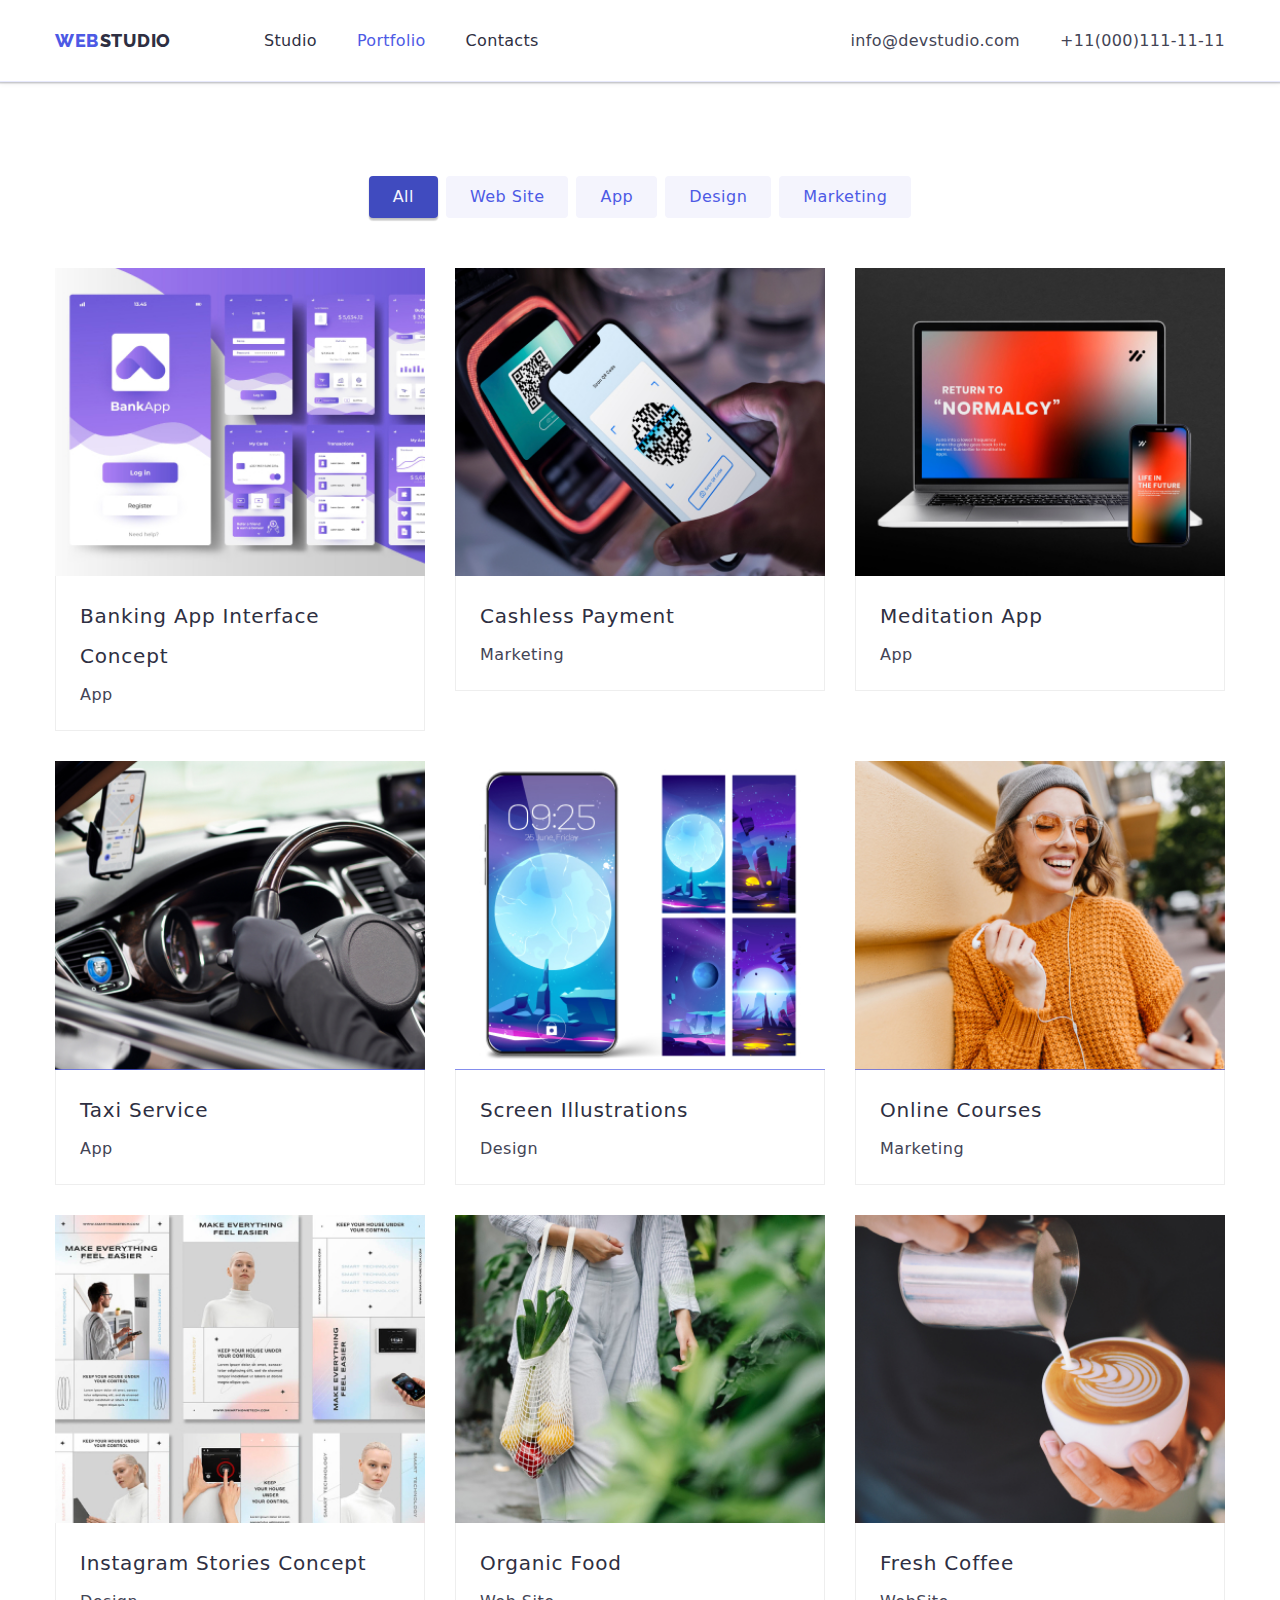
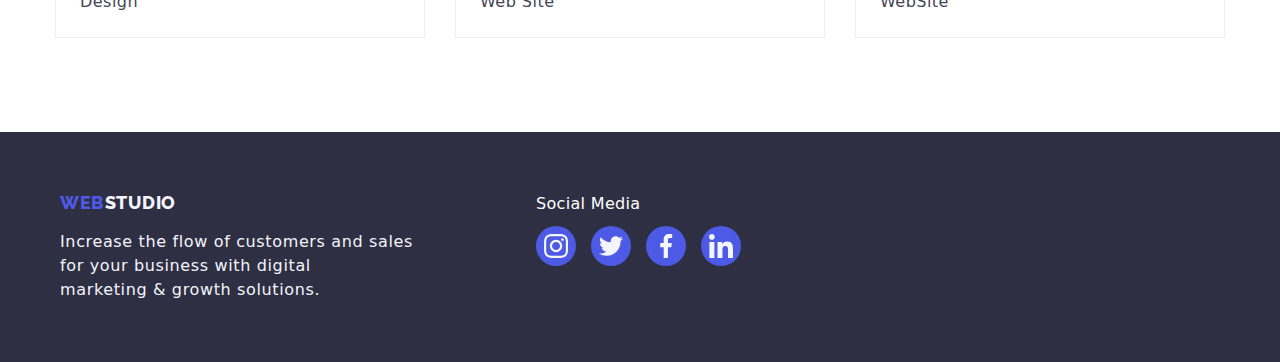
==== portfolio.html @ ce2de3cc "c" ====
<!DOCTYPE html>
<html lang="en">
  <head>
    <meta charset="UTF-8" />
    <meta name="viewport" content="width=device-width, initial-scale=1.0" />
    <title>Portfolio</title>
    <link rel="stylesheet" href="./css/styles.css" />
    <link rel="preconnect" href="https://fonts.googleapis.com " />
    <link rel="preconnect" href="https://fonts.gstatic.com " crossorigin />
    <link
      href="https://fonts.googleapis.com/css2?family=Raleway:wght@800&family=Roboto:wght@400;500;700;900&display=swap"
      rel="stylesheet"
    />

    <!-- CSS Normalizer -->
    <link
      rel="stylesheet"
      href="https://cdnjs.cloudflare.com/ajax/libs/modern-normalize/2.0.0/modern-normalize.min.css "
    />
  </head>

  <body>
    <!-- Header -->

    <header class="page-header">
      <div class="container menu">
        <nav class="navigation">
          <a href="./index.html" class="logo-link">
            <span class="logo">WEB</span>
            <span class="studio">STUDIO</span>
          </a>

          <ul class="nav-menu list">
            <li class="item">
              <a href="./index.html" class="page link">Studio</a>
            </li>

            <li class="item">
              <a href="./portfolio.html" class="page current link">Portfolio</a>
            </li>

            <li class="item">
              <a href="#" class="page link">Contacts</a>
            </li>
          </ul>
        </nav>

        <ul class="contacts-menu list">
          <li class="item">
            <a href="mailto:info@devstudio.com" class="contact link"
              >info@devstudio.com</a
            >
          </li>
          <li class="item">
            <a href="tel:+110001111111" class="contact link"
              >+11(000)111-11-11</a
            >
          </li>
        </ul>
      </div>
    </header>

    <!-- Main Section -->
    <main>
      <section class="section">
        <div class="container">
          <ul class="filters list">
            <li class="space">
              <button type="button" class="button filter current">All</button>
            </li>
            <li class="space">
              <button type="button" class="button filter">Web Site</button>
            </li>
            <li class="space">
              <button type="button" class="button filter">App</button>
            </li>
            <li class="space">
              <button type="button" class="button filter">Design</button>
            </li>
            <li class="space">
              <button type="button" class="button filter">Marketing</button>
            </li>
          </ul>

          <!-- Projects-->

          <ul class="projects list">
            <li class="project-card">
              <a href="#" class="project link">
                <div class="project-overlay">
                  <img
                    src="./images/bank-app.jpg"
                    alt="Banking App Interface"
                    width="370"
                    height="300"
                    class="image"
                  />
                  <p class="overlay-text">
                    14 Stylish and User-Friendly App Design Concepts · Task
                    Manager App · Calorie Tracker App · Exotic Fruit Ecommerce
                    App · Cloud Storage App
                  </p>
                </div>
                <div class="substrate">
                  <h2 class="name">Banking App Interface Concept</h2>
                  <p class="type">App</p>
                </div>
              </a>
            </li>

            <li class="project-card">
              <a href="#" class="project link">
                <div class="project-overlay">
                  <img
                    src="./images/cashless.jpg"
                    alt="Banking App Interface"
                    width="370"
                    height="300"
                    class="image"
                  />

                  <p class="overlay-text">
                    14 Stylish and User-Friendly App Design Concepts · Task
                    Manager App · Calorie Tracker App · Exotic Fruit Ecommerce
                    App · Cloud Storage App
                  </p>
                </div>
                <div class="substrate">
                  <h2 class="name">Cashless Payment</h2>
                  <p class="type">Marketing</p>
                </div>
              </a>
            </li>

            <li class="project-card">
              <a href="#" class="project link">
                <div class="project-overlay">
                  <img
                    src="./images/meditation.jpg"
                    alt="Banking App Interface"
                    width="370"
                    height="300"
                    class="image"
                  />
                  <p class="overlay-text">
                    14 Stylish and User-Friendly App Design Concepts · Task
                    Manager App · Calorie Tracker App · Exotic Fruit Ecommerce
                    App · Cloud Storage App
                  </p>
                </div>
                <div class="substrate">
                  <h2 class="name">Meditation App</h2>
                  <p class="type">App</p>
                </div>
              </a>
            </li>
            <li class="project-card">
              <a href="#" class="project link">
                <div class="project-overlay">
                  <img
                    src="./images/taxi.jpg"
                    alt="Taxi Service "
                    width="370"
                    height="300"
                    class="image"
                  />
                  <p class="overlay-text">
                    14 Stylish and User-Friendly App Design Concepts · Task
                    Manager App · Calorie Tracker App · Exotic Fruit Ecommerce
                    App · Cloud Storage App
                  </p>
                </div>
                <div class="substrate">
                  <h2 class="name">Taxi Service</h2>
                  <p class="type">App</p>
                </div>
              </a>
            </li>
            <li class="project-card">
              <a href="#" class="project link">
                <div class="project-overlay">
                  <img
                    src="./images/screen.jpg"
                    alt="Screen Illustrations"
                    width="370"
                    height="300"
                    class="image"
                  />
                  <p class="overlay-text">
                    14 Stylish and User-Friendly App Design Concepts · Task
                    Manager App · Calorie Tracker App · Exotic Fruit Ecommerce
                    App · Cloud Storage App
                  </p>
                </div>
                <div class="substrate">
                  <h2 class="name">Screen Illustrations</h2>
                  <p class="type">Design</p>
                </div>
              </a>
            </li>
            <li class="project-card">
              <a href="#" class="project link">
                <div class="project-overlay">
                  <img
                    src="./images/online-course.jpg"
                    alt="Online Courses"
                    width="370"
                    height="300"
                    class="image"
                  />
                  <p class="overlay-text">
                    14 Stylish and User-Friendly App Design Concepts · Task
                    Manager App · Calorie Tracker App · Exotic Fruit Ecommerce
                    App · Cloud Storage App
                  </p>
                </div>
                <div class="substrate">
                  <h2 class="name">Online Courses</h2>
                  <p class="type">Marketing</p>
                </div>
              </a>
            </li>
            <li class="project-card">
              <a href="#" class="project link">
                <div class="project-overlay">
                  <img
                    src="./images/instagram.jpg"
                    alt="instagram-stories "
                    width="370"
                    height="300"
                    class="image"
                  />
                  <p class="overlay-text">
                    14 Stylish and User-Friendly App Design Concepts · Task
                    Manager App · Calorie Tracker App · Exotic Fruit Ecommerce
                    App · Cloud Storage App
                  </p>
                </div>
                <div class="substrate">
                  <h2 class="name">Instagram Stories Concept</h2>
                  <p class="type">Design</p>
                </div>
              </a>
            </li>
            <li class="project-card">
              <a href="#" class="project link">
                <div class="project-overlay">
                  <img
                    src="./images/organic.jpg"
                    alt="organic"
                    width="370"
                    height="300"
                    class="image"
                  />
                  <p class="overlay-text">
                    14 Stylish and User-Friendly App Design Concepts · Task
                    Manager App · Calorie Tracker App · Exotic Fruit Ecommerce
                    App · Cloud Storage App
                  </p>
                </div>
                <div class="substrate">
                  <h2 class="name">Organic Food</h2>
                  <p class="type">Web Site</p>
                </div>
              </a>
            </li>
            <li class="project-card">
              <a href="#" class="project link">
                <div class="project-overlay">
                  <img
                    src="./images/coffee.jpg"
                    alt="coffee"
                    width="370"
                    height="300"
                    class="image"
                  />
                  <p class="overlay-text">
                    14 Stylish and User-Friendly App Design Concepts · Task
                    Manager App · Calorie Tracker App · Exotic Fruit Ecommerce
                    App · Cloud Storage App
                  </p>
                </div>
                <div class="substrate">
                  <h2 class="name">Fresh Coffee</h2>
                  <p class="type">WebSite</p>
                </div>
              </a>
            </li>
          </ul>
        </div>
      </section>
    </main>

    <!-- Footer -->

    <footer class="page-footer">
      <div class="container">
        <!-- Footer -->
        <div class="footer">
          <!-- Footer Address -->
          <div class="footer-address">
            <a href="./index.html" class="logo-link">
              <span class="logo">WEB</span>
              <span class="studio-footer">STUDIO</span>
            </a>
            <p class="footer-description">
              Increase the flow of customers and sales <br />
              for your business with digital <br />
              marketing & growth solutions.
            </p>
          </div>

          <!-- Footer Block -->
          <div class="footer-block">
            <b class="footer-heading">Social Media</b>
            <ul class="social-footer list">
              <li class="icon-item">
                <a
                  class="link"
                  href="https://www.instagram.com/"
                  target="_blank"
                  rel="noopener noreferrer"
                  aria-label="link to instagram"
                >
                  <svg class="social-icon" width="24px" height="24px">
                    <use href="./images/icons.svg#instagram"></use>
                  </svg>
                </a>
              </li>
              <li class="icon-item">
                <a
                  class="link"
                  href="https://www.twitter.com/"
                  target="_blank"
                  rel="noopener noreferrer"
                  aria-label="link to twitter"
                >
                  <svg class="social-icon" width="24px" height="24px">
                    <use href="./images/icons.svg#twitter"></use>
                  </svg>
                </a>
              </li>
              <li class="icon-item">
                <a
                  class="link"
                  href="https://www.facebook.com/"
                  target="_blank"
                  rel="noopener noreferrer"
                  aria-label="link to facebook"
                >
                  <svg class="social-icon" width="24px" height="24px">
                    <use href="./images/icons.svg#facebook"></use>
                  </svg>
                </a>
              </li>

              <li class="icon-item">
                <a
                  class="link"
                  href="https://www.linkedin.com/"
                  target="_blank"
                  rel="noopener noreferrer"
                  aria-label="link to linkedin"
                >
                  <svg class="social-icon" width="24px" height="24px">
                    <use href="./images/icons.svg#linkedin"></use>
                  </svg>
                </a>
              </li>
            </ul>
          </div>
        </div>
      </div>
    </footer>
  </body>
</html>
---- css/styles.css ----
:root {
  --iris: #4d5ae5;
  --navyblue: #2e2f42;
  --cloud: #f4f4fd;
  --cornflower: #e7e9fc;
  --ocean: #404bbf;
  --slate: #434455;
  --dairy, #FCFCFC
}

body {
  font-family: "Roboto", sans-serif;
  font-size: 16px;
  letter-spacing: 0.03em;
  color: var(--slate);
}

h1,
h2,
h3,
h4,
h5,
h6,
p {
  margin: 0;
}

html {
  box-sizing: border-box;
}

*,
*::before *::after {
  box-sizing: inherit;
}

.link {
  text-decoration: none;
  color: inherit;
}

img {
  display: block;
  max-width: 100%;
  height: auto;
}

.page-header {
  border-bottom: 1px solid var(--cornflower, #e7e9fc);
  box-shadow: 0px 1px 6px 0px rgba(46, 47, 66, 0.08),
    0px 1px 1px 0px rgba(46, 47, 66, 0.16),
    0px 2px 1px 0px rgba(46, 47, 66, 0.08);
}

.list {
  list-style: none;
  padding: 0;
  margin: 0;
}

/* Header */

.menu,
.navigation,
.nav-menu,
.contacts-menu {
  display: flex;
  align-items: center;

  transition: color 250ms cubic-bezier(0.4, 0, 0.2, 1);
}

.contacts-menu {
  margin-left: auto;
  gap: 40px;
}

.nav-menu .item:not(:last-child) .contacts-menu .item:not(:last-child) {
  margin-right: 50px;
}

.logo-link {
  font-family: "Raleway", sans-serif;
  font-size: 0;
  font-weight: 800;
  line-height: 1.17;
  text-decoration: none;
}

.logo-link > span {
  font-size: 18px;
  letter-spacing: 0.04em;
}

.logo {
  color: var(--iris, #4d5ae5);
}

.button {
  border-color: transparent;
  font-family: inherit;
  font-weight: 500;
  line-height: 1.5;
  border-radius: 4px;
  letter-spacing: 0.03em;
  cursor: pointer;
  font-size: 16px;

  background-color: transparent;
  transition: background-color 250ms cubic-bezier(0.4, 0, 0.2, 1);
}

.button.primary {
  color: white;
  background-color: var(--iris);
  line-height: 1.87;
  letter-spacing: 0.06em;
  padding: 10px 32px;
  box-shadow: 0px 4px 4px 0px rgba(0, 0, 0, 0.15);

  transition: background-color 250ms cubic-bezier(0.4, 0, 0.2, 1),
    color 250ms cubic-bezier(0.4, 0, 0.2, 1);
}

.button.primary:hover,
.button.primary:focus {
  color: var(--cloud);
  background-color: var(--ocean);
}

.filters {
  display: flex;
  justify-content: center;
  margin-bottom: 50px;
}

.filters .space + .space {
  margin-left: 8px;
}

.button.filter {
  background-color: var(--cloud);
  font-weight: 500;
  line-height: 1.62;
  padding: 6px 22px;
  color: var(--iris);
}

.button.filter:hover,
.button.filter:focus,
.button.filter.current {
  background-color: var(--ocean);
  color: var(--cloud);
  box-shadow: 0px 3px 1px rgba(0, 0, 0, 0.1), 0px 1px 2px rgba(0, 0, 0, 0.08),
    0px 2px 2px rgba(0, 0, 0, 0.12);
}

.project .name {
  font-size: 20px;
  font-weight: 500;
  line-height: 2;
  letter-spacing: 0.04em;
  color: var(--navyblue);
  margin-bottom: 4px;
}

.project .type {
  color: var(--slate);
  font-weight: 400;
  line-height: 1.87;
}

.project-card {
  flex-basis: calc(100% / 3 - 30px);
  margin-left: 30px;
  margin-top: 30px;
}

.section.no-top-padding {
  padding-top: 0;
}

.section-title {
  font-size: 36px;
  line-height: 1.17;
  color: var(--navyblue);
  text-align: center;
  margin-bottom: 50px;
}

.studio {
  color: var(--navyblue, #2e2f42);
}

.nav-menu {
  margin-left: 93px;
  gap: 40px;
}

.nav-menu .page,
.contacts-menu .contact {
  font-weight: 500;
  color: var(--navyblue);
  text-decoration: none;
  line-height: 1.14;
  letter-spacing: 0.02em;
  display: block;
  padding-top: 32px;
  padding-bottom: 31px;
}

.contacts-menu .contact {
  color: var(--slate);
  font-weight: 400;
}

.nav-menu .page:hover,
.nav-menu .page:focus,
.nav-menu .page.current,
.contacts-menu .contact:hover,
.contacts-menu .contact:focus {
  color: var(--iris);
}

.bg-team {
  background-color: var(--cloud);
}

.team {
  display: flex;
  flex-wrap: wrap;
  margin-left: -30px;
  margin-top: -30px;
}

.team .item {
  flex-basis: calc(100% / 4-30px);
  margin-left: 30px;
  margin-top: 30px;
  padding-bottom: 30px;
  background-color: white;
  border-radius: 0px 0px 4px 4px;
  box-shadow: 0px 1px 3px rgba(0, 0, 0, 0.12), 0px 1px 1px rgba(0, 0, 0, 0.14),
    0px 2px 1px rgba(0, 0, 0, 0.12);
}

.substrate {
  background-color: white;
  padding: 20px 24px;
  border: 1px solid #eeeeee;
  border-top: 0;
}

/* Hero Section */

.hero {
  background-color: var(--grey, rgba(46, 47, 66, 0.7));
  background-image: url(../images/people-office.jpg);
  background-size: cover;
  background-position: center;
  background-repeat: no-repeat;
  background-blend-mode: overlay;
  padding: 200px 0;
  text-align: center;
  height: 600px;
}

/* .hero another option */
/* padding: 200px 0; */
/* text-align: center; */
/* background-image: liner-gradient 
      (rgba(46, 47, 66, 0.78), rgba(46, 47, 66, 0.78)),
    url(../images/people-office.jpg);
  margin: 0 auto; */
/* height: 600px; */
/* background-size: cover; */
/* background-position: center; */
/* background-repeat: no-repeat; */

.hero-title {
  color: var(--white, #fff);
  font-size: 56px;
  font-weight: 700;
  line-height: 1.36;
  letter-spacing: 0.06em;
  margin-bottom: 30px;
}

.section {
  padding-top: 94px;
  padding-bottom: 94px;
}

.container {
  width: 1200px;
  padding: 0 15px;
  margin: 0 auto;
}

/* Section 2 */

.benefits .item {
  flex-basis: calc(100% / 4 - 30px);
  margin-left: 30px;
  margin-top: 30px;
}

.benefits .icon {
  background-color: var(--cloud);
  display: flex;
  justify-content: center;
  align-items: center;
  border-radius: 4px;
  height: 120px;
  width: 264px;
  margin-bottom: 8px;
}

.benefits {
  display: flex;
  flex-wrap: wrap;
  margin-left: -30px;
  margin-top: -30px;
}

.benefits .title {
  font-size: 20px;
  font-weight: 500;
  color: var(--navyblue);
  margin-bottom: 10px;
}

.benefits .description {
  color: var(--slate);
  line-height: 1.71;
  font-size: 16px;
  font-weight: 400;
}

/* Section 3 */

.what-we-do {
  display: flex;
  flex-wrap: wrap;
  margin-left: 30px;
  margin-right: 30px;
}

.what-we-do .item {
  flex-basis: calc(100% / 3 - 30px);
  margin-left: 30px;
  margin-top: 30px;
}

/* Section 4 OUR TEAM */

.team .name,
.team .position {
  font-size: 16px;
  line-height: 1.19;
  text-align: center;
}

.team .name {
  font-size: 20px;
  font-weight: 500;
  letter-spacing: 0.02em;
  color: var(--navyblue);
  text-align: center;
  margin-bottom: 10px;
  margin-top: 30px;
}

.team .position {
  color: var(--slate);
  font-size: 16px;
  font-weight: 400;
  text-align: center;
}

.team .social-team {
  justify-content: center;
  display: flex;
  gap: 24px;
  padding-top: 10px;
}

.social-team .link {
  display: flex;
  width: 100%;
  height: 100%;
  align-items: center;
  justify-content: center;
  border-radius: 50%;
  background-color: var(--iris);
  color: var(--cloud);
}

.icon-item {
  width: 40px;
  height: 40px;
}

.team .icon {
  fill: currentColor;
  width: 16px;
  height: 16px;
}

/* CUSTOMER SECTION */

.partners {
  display: flex;
  gap: 30px;
}

.partners .item {
  width: calc((100% - 150px) / 6);
  height: 90px;
}

.partners .link {
  width: 100%;
  height: 100%;
  border: 1px solid #8e8f99;
  border-radius: 5px;

  display: flex;
  justify-content: center;
  align-items: center;
  color: #8e8f99;
}

.partners .icon {
  fill: currentColor;
}

.partners .link:hover,
.partners .link:focus {
  border-color: #404bbf;
  color: #404bbf;
}

.social-team .link:hover,
.social-team .link:focus {
  background-color: #31d0aa;
}

/* Footer Section */

.page-footer {
  background: var(--navyblue, #2e2f42);
  padding: 60px 0 60px 60px;
  margin: 0 auto;
}

.projects {
  flex-wrap: wrap;
  display: flex;
  margin-left: -30px;
  margin-top: -30px;
}

.studio-footer {
  color: var(--cloud, #f4f4fd);
}

.footer-description {
  color: var(--cloud, #f4f4fd);
  font-size: 16px;
  padding-top: 17px;
  line-height: 1.5;
  letter-spacing: 0.04em;
}

.footer-heading {
  color: white;
  font-size: 16px;
  font-style: normal;
  font-weight: 500;
  line-height: 24px; /* 150% */
  letter-spacing: 0.32px;
}

.social-icon {
  fill: currentColor;
  width: 24px;
  height: 24px;
}

.social-footer.list {
  padding-top: 10px;
  display: flex;
  justify-content: flex-start;
  gap: 15px;
}

.social-footer .link {
  justify-content: center;
  display: flex;
  height: 100%;
  align-items: center;
  border-radius: 50%;
  color: var(--cloud);
  background-color: var(--iris);
}

.footer-block {
  margin-top: 12px;
  margin-left: 123px;
}

.footer-address {
  margin-top: 12px;
  margin-left: 25px;
}

.footer {
  display: flex;
  flex-wrap: wrap;
  margin-top: -12px;
  margin-left: -50px;
  align-items: baseline;
}

.social-footer .link:hover,
.social-footer .link:focus {
  background-color: #31d0aa;
}

/* Portfolio Projects box overlay */

.project-overlay {
  position: relative;
  overflow: hidden;
  
}

.overlay-text {
  position: absolute;
  top: 0;
  height: 100%;
  width: 100%;
  padding: 40px;
  font-family: Roboto;
  font-size: 16px;
  font-style: normal;
  font-weight: 400;
  line-height: 24px; /* 150% */
  letter-spacing: 0.32px;
  color: var(--cloud);
  background-color: var(--iris);
  transform: translateY(100%);
  transition: transform 250ms ease-in-out;
}

.project-card:hover .overlay-text,
.project-card:focus {
  transform: translateY(0);
}

/*Modal Window*/
.backdrop {
  position: fixed;
  top: 0;
  left: 0;
  width: 100%;
  height: 100%;
  background-color: rgba(0, 0, 0, 0.2);
  opacity: 1;
  transition: opacity 250ms cubic-bezier(0.4, 0, 0.2, 1);
}

.modal {
  position: absolute;
  top: 50%;
  left: 50%;
  width: 408px;
  height: 584px;
  border-radius: 4px;
  background: var(--dairy, #FCFCFC);
  box-shadow: 0px 2px 1px 0px rgba(0, 0, 0, 0.20), 0px 1px 3px 0px rgba(0, 0, 0, 0.12), 0px 1px 1px 0px rgba(0, 0, 0, 0.14);

  transform: translate(-50%, -50%) scale(1);
  transition: transform 250ms cubic-bezier(0.4, 0, 0.2, 1);
}

.backdrop.is-hidden .modal {
  transform: translate(-50%, -50%) scale(0);
}

.modal-close {
  position: absolute;
  top: 8px;
  right: 8px;
  padding: 0;
  display: flex;
  justify-content: center;
  align-items: center;
  width: 30px;
  height: 30px;

  background-color: white;
  color: black;
  border: 1px solid rgba(0, 0, 0, 0.1);
  border-radius: 15px;
  cursor: pointer;

  transition: color 250ms cubic-bezier(0.4, 0, 0.2, 1);
}

.modal-close-icon {
  fill: currentColor;
}

.modal-close:hover,
.modal-close:focus {
  color: var(--iris);
}

.is-hidden {
  visibility: none;
  opacity: 0;
  pointer-events: none;
}
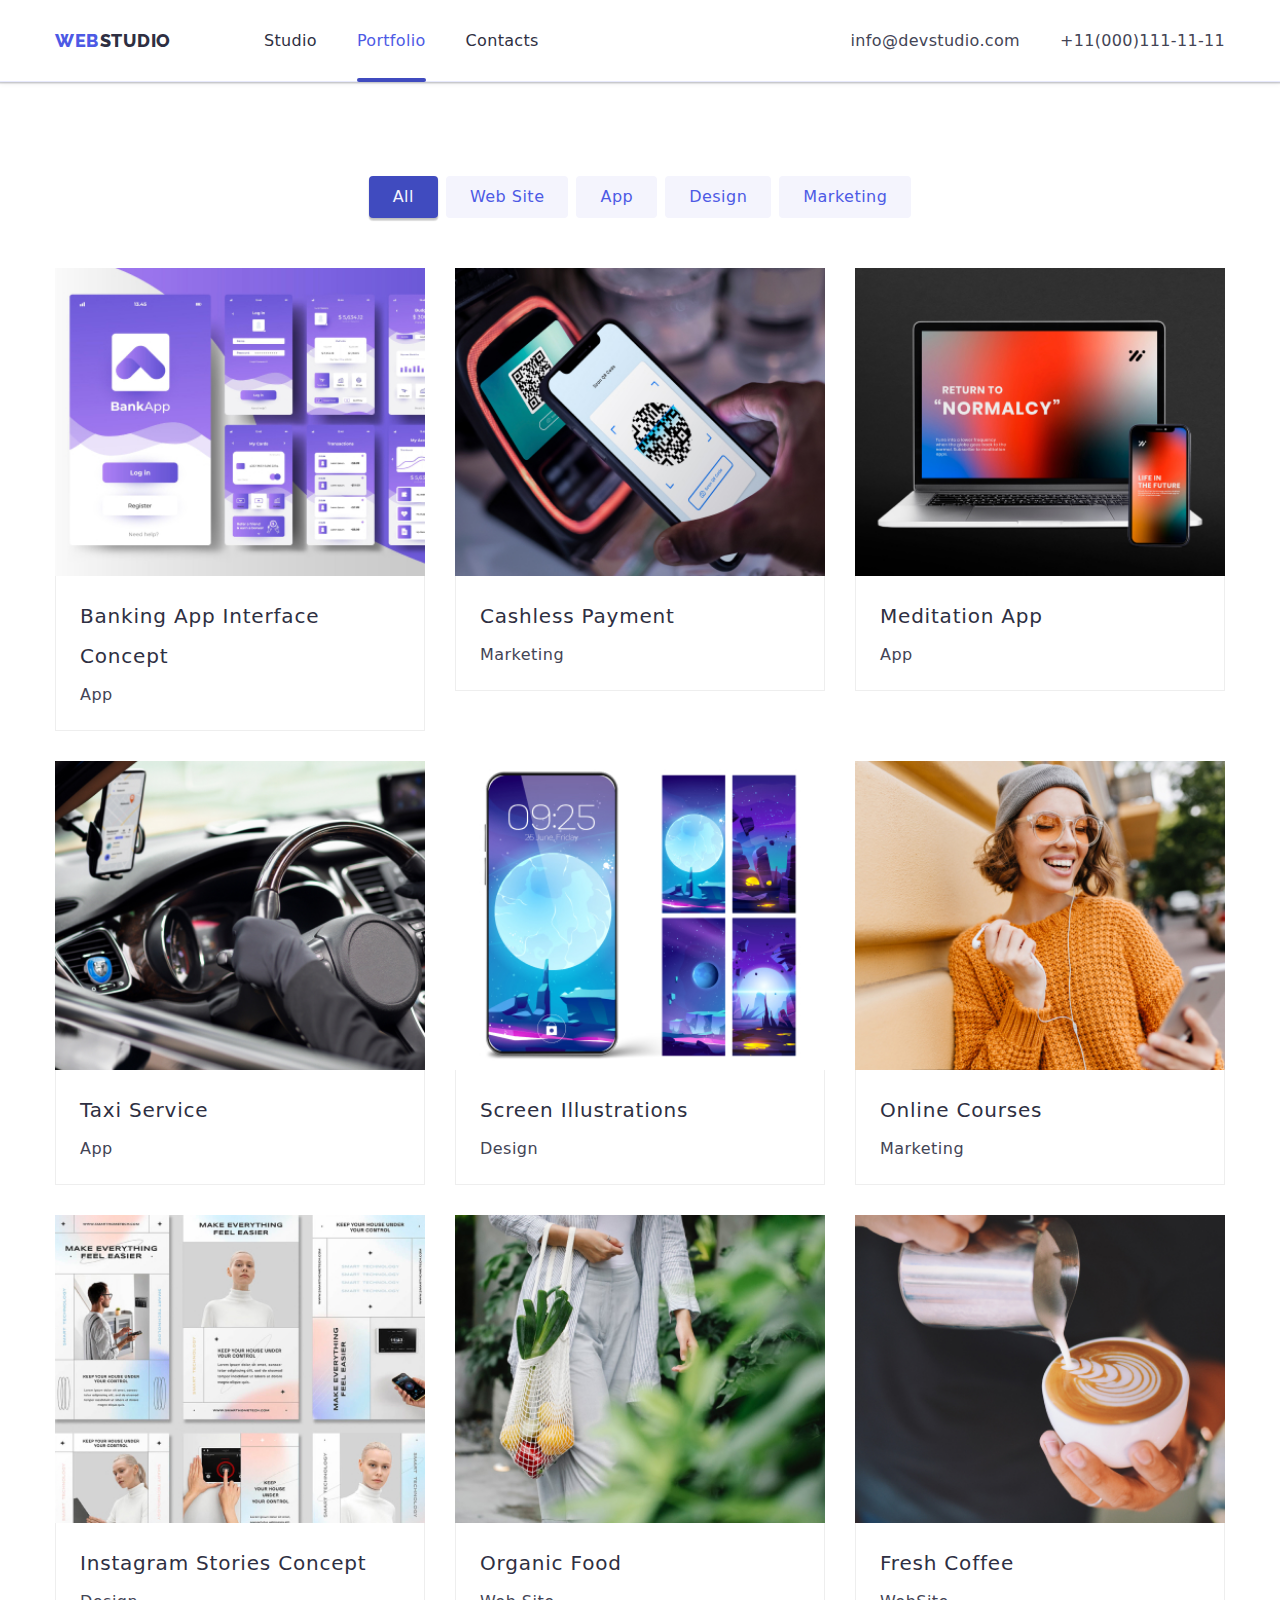
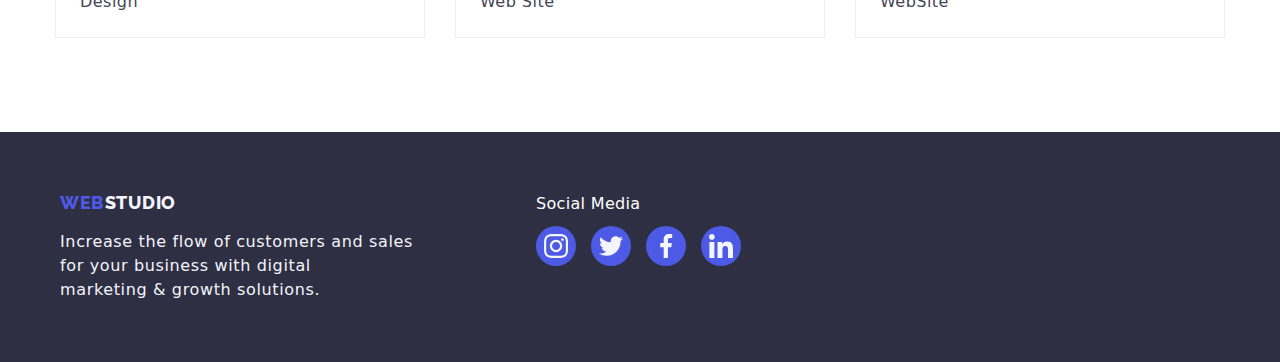
==== commit eb0ad210: "c" ====
--- a/portfolio.html
+++ b/portfolio.html
@@ -95,11 +95,13 @@
                     height="300"
                     class="image"
                   />
-                  <p class="overlay-text">
-                    14 Stylish and User-Friendly App Design Concepts · Task
-                    Manager App · Calorie Tracker App · Exotic Fruit Ecommerce
-                    App · Cloud Storage App
-                  </p>
+                  <div class="overlay">
+                    <p class="overlay-text">
+                      14 Stylish and User-Friendly App Design Concepts · Task
+                      Manager App · Calorie Tracker App · Exotic Fruit Ecommerce
+                      App · Cloud Storage App
+                    </p>
+                  </div>
                 </div>
                 <div class="substrate">
                   <h2 class="name">Banking App Interface Concept</h2>
@@ -109,7 +111,7 @@
             </li>
 
             <li class="project-card">
-              <a href="#" class="project link">
+              <div href="#" class="project link">
                 <div class="project-overlay">
                   <img
                     src="./images/cashless.jpg"
@@ -118,13 +120,14 @@
                     height="300"
                     class="image"
                   />
-
-                  <p class="overlay-text">
-                    14 Stylish and User-Friendly App Design Concepts · Task
-                    Manager App · Calorie Tracker App · Exotic Fruit Ecommerce
-                    App · Cloud Storage App
-                  </p>
-                </div>
+                  <div class="overlay">
+                  <p class="overlay-text">
+                    14 Stylish and User-Friendly App Design Concepts · Task
+                    Manager App · Calorie Tracker App · Exotic Fruit Ecommerce
+                    App · Cloud Storage App
+                  </p>
+                </div>
+              </div>
                 <div class="substrate">
                   <h2 class="name">Cashless Payment</h2>
                   <p class="type">Marketing</p>
@@ -133,7 +136,7 @@
             </li>
 
             <li class="project-card">
-              <a href="#" class="project link">
+              <div href="#" class="project link">
                 <div class="project-overlay">
                   <img
                     src="./images/meditation.jpg"
@@ -142,12 +145,14 @@
                     height="300"
                     class="image"
                   />
-                  <p class="overlay-text">
-                    14 Stylish and User-Friendly App Design Concepts · Task
-                    Manager App · Calorie Tracker App · Exotic Fruit Ecommerce
-                    App · Cloud Storage App
-                  </p>
-                </div>
+                  <div class="overlay">
+                  <p class="overlay-text">
+                    14 Stylish and User-Friendly App Design Concepts · Task
+                    Manager App · Calorie Tracker App · Exotic Fruit Ecommerce
+                    App · Cloud Storage App
+                  </p>
+                </div>
+              </div>
                 <div class="substrate">
                   <h2 class="name">Meditation App</h2>
                   <p class="type">App</p>
@@ -164,11 +169,13 @@
                     height="300"
                     class="image"
                   />
-                  <p class="overlay-text">
-                    14 Stylish and User-Friendly App Design Concepts · Task
-                    Manager App · Calorie Tracker App · Exotic Fruit Ecommerce
-                    App · Cloud Storage App
-                  </p>
+                  <div class="overlay">
+                  <p class="overlay-text">
+                    14 Stylish and User-Friendly App Design Concepts · Task
+                    Manager App · Calorie Tracker App · Exotic Fruit Ecommerce
+                    App · Cloud Storage App
+                  </p>
+                  </div>
                 </div>
                 <div class="substrate">
                   <h2 class="name">Taxi Service</h2>
@@ -186,11 +193,13 @@
                     height="300"
                     class="image"
                   />
-                  <p class="overlay-text">
-                    14 Stylish and User-Friendly App Design Concepts · Task
-                    Manager App · Calorie Tracker App · Exotic Fruit Ecommerce
-                    App · Cloud Storage App
-                  </p>
+                  <div class="overlay">
+                  <p class="overlay-text">
+                    14 Stylish and User-Friendly App Design Concepts · Task
+                    Manager App · Calorie Tracker App · Exotic Fruit Ecommerce
+                    App · Cloud Storage App
+                  </p>
+                  </div>
                 </div>
                 <div class="substrate">
                   <h2 class="name">Screen Illustrations</h2>
@@ -208,11 +217,13 @@
                     height="300"
                     class="image"
                   />
-                  <p class="overlay-text">
-                    14 Stylish and User-Friendly App Design Concepts · Task
-                    Manager App · Calorie Tracker App · Exotic Fruit Ecommerce
-                    App · Cloud Storage App
-                  </p>
+                  <div class="overlay">
+                  <p class="overlay-text">
+                    14 Stylish and User-Friendly App Design Concepts · Task
+                    Manager App · Calorie Tracker App · Exotic Fruit Ecommerce
+                    App · Cloud Storage App
+                  </p>
+                  </div>
                 </div>
                 <div class="substrate">
                   <h2 class="name">Online Courses</h2>
@@ -230,11 +241,13 @@
                     height="300"
                     class="image"
                   />
-                  <p class="overlay-text">
-                    14 Stylish and User-Friendly App Design Concepts · Task
-                    Manager App · Calorie Tracker App · Exotic Fruit Ecommerce
-                    App · Cloud Storage App
-                  </p>
+                  <div class="overlay">
+                  <p class="overlay-text">
+                    14 Stylish and User-Friendly App Design Concepts · Task
+                    Manager App · Calorie Tracker App · Exotic Fruit Ecommerce
+                    App · Cloud Storage App
+                  </p>
+                  </div>
                 </div>
                 <div class="substrate">
                   <h2 class="name">Instagram Stories Concept</h2>
@@ -252,11 +265,13 @@
                     height="300"
                     class="image"
                   />
-                  <p class="overlay-text">
-                    14 Stylish and User-Friendly App Design Concepts · Task
-                    Manager App · Calorie Tracker App · Exotic Fruit Ecommerce
-                    App · Cloud Storage App
-                  </p>
+                  <div class="overlay">
+                  <p class="overlay-text">
+                    14 Stylish and User-Friendly App Design Concepts · Task
+                    Manager App · Calorie Tracker App · Exotic Fruit Ecommerce
+                    App · Cloud Storage App
+                  </p>
+                </div>
                 </div>
                 <div class="substrate">
                   <h2 class="name">Organic Food</h2>
@@ -274,11 +289,13 @@
                     height="300"
                     class="image"
                   />
-                  <p class="overlay-text">
-                    14 Stylish and User-Friendly App Design Concepts · Task
-                    Manager App · Calorie Tracker App · Exotic Fruit Ecommerce
-                    App · Cloud Storage App
-                  </p>
+                  <div class="overlay">
+                  <p class="overlay-text">
+                    14 Stylish and User-Friendly App Design Concepts · Task
+                    Manager App · Calorie Tracker App · Exotic Fruit Ecommerce
+                    App · Cloud Storage App
+                  </p>
+                  </div>
                 </div>
                 <div class="substrate">
                   <h2 class="name">Fresh Coffee</h2>
--- a/css/styles.css
+++ b/css/styles.css
@@ -5,7 +5,7 @@
   --cornflower: #e7e9fc;
   --ocean: #404bbf;
   --slate: #434455;
-  --dairy, #FCFCFC
+  --dairy, #FCFCFC;
 }
 
 body {
@@ -174,6 +174,7 @@
   flex-basis: calc(100% / 3 - 30px);
   margin-left: 30px;
   margin-top: 30px;
+  transition: box-shadow 250ms cubic-bezier(0.4, 0, 0.2, 1);
 }
 
 .section.no-top-padding {
@@ -207,6 +208,7 @@
   display: block;
   padding-top: 32px;
   padding-bottom: 31px;
+  transition: color 250ms cubic-bezier(0.4, 0, 0.2, 1);
 }
 
 .contacts-menu .contact {
@@ -220,6 +222,22 @@
 .contacts-menu .contact:hover,
 .contacts-menu .contact:focus {
   color: var(--iris);
+}
+
+.nav-menu .page.current{
+  position: relative;
+}
+
+.page.current::after {
+  content: "";
+  position: absolute;
+  width: 100%;
+  height: 4px;
+  background-color: var(--ocean);
+  border-radius: 2px;
+  margin-top: 20px;
+  left: 0;
+  bottom: -1px;
 }
 
 .bg-team {
@@ -394,6 +412,8 @@
   border-radius: 50%;
   background-color: var(--iris);
   color: var(--cloud);
+  transition: background-color 250ms cubic-bezier(0.4, 0, 0.2, 1), 
+  color 250ms cubic-bezier(0.4, 0, 0.2, 1);
 }
 
 .icon-item {
@@ -429,7 +449,9 @@
   justify-content: center;
   align-items: center;
   color: #8e8f99;
-}
+  transition: background-color 250ms cubic-bezier(0.4, 0, 0, 0.2, 1), color 250ms cubic-bezier(0.4, 0, 0, 0.2, 1);
+}
+
 
 .partners .icon {
   fill: currentColor;
@@ -503,6 +525,7 @@
   border-radius: 50%;
   color: var(--cloud);
   background-color: var(--iris);
+  transition: background-color 250ms cubic-bezier(0.4, 0, 0.2, 1);
 }
 
 .footer-block {
@@ -533,30 +556,34 @@
 .project-overlay {
   position: relative;
   overflow: hidden;
-  
-}
-
-.overlay-text {
-  position: absolute;
-  top: 0;
+}
+
+.project .overlay {
+   position: absolute;
+  top:0;
+  left: 0;
   height: 100%;
   width: 100%;
-  padding: 40px;
-  font-family: Roboto;
-  font-size: 16px;
-  font-style: normal;
-  font-weight: 400;
-  line-height: 24px; /* 150% */
   letter-spacing: 0.32px;
   color: var(--cloud);
   background-color: var(--iris);
-  transform: translateY(100%);
-  transition: transform 250ms ease-in-out;
-}
-
-.project-card:hover .overlay-text,
+  transform: translateY(101%);
+  transition: transform 250ms ease-in-out; 
+}
+
+.project .overlay-text {
+padding: 40px;
+}
+  
+
+.project-card:hover .overlay,   
 .project-card:focus {
   transform: translateY(0);
+}
+
+ .project-card:hover,
+ .project-card:focus{
+  box-shadow: 0px 2px 1px 0px rgba(46, 47, 66, 0.08), 0px 1px 1px 0px rgba(46, 47, 66, 0.16), 0px 1px 6px 0px rgba(46, 47, 66, 0.08);
 }
 
 /*Modal Window*/
@@ -575,8 +602,8 @@
   position: absolute;
   top: 50%;
   left: 50%;
-  width: 408px;
-  height: 584px;
+  min-width: 408px;
+  min-height: 584px;
   border-radius: 4px;
   background: var(--dairy, #FCFCFC);
   box-shadow: 0px 2px 1px 0px rgba(0, 0, 0, 0.20), 0px 1px 3px 0px rgba(0, 0, 0, 0.12), 0px 1px 1px 0px rgba(0, 0, 0, 0.14);
@@ -597,11 +624,11 @@
   display: flex;
   justify-content: center;
   align-items: center;
-  width: 30px;
-  height: 30px;
-
-  background-color: white;
-  color: black;
+  width: 24px;
+  height: 24px;
+
+  background-color: var(--cornflower);
+  color: var(--navyblue);
   border: 1px solid rgba(0, 0, 0, 0.1);
   border-radius: 15px;
   cursor: pointer;
@@ -615,7 +642,8 @@
 
 .modal-close:hover,
 .modal-close:focus {
-  color: var(--iris);
+  color: var(--cornflower);
+  background-color: var(--ocean);
 }
 
 .is-hidden {
@@ -623,3 +651,36 @@
   opacity: 0;
   pointer-events: none;
 }
+
+/* Form */
+
+.form {
+  display: flex;
+  flex-direction: row;
+  color: var(--white, #FFF);
+
+/* Body Medium */
+font-family: Roboto;
+font-size: 16px;
+font-style: normal;
+font-weight: 500;
+line-height: 24px; /* 150% */
+letter-spacing: 0.32px;
+}
+
+.label {
+  display: flex;
+  flex-direction: column;
+  width: 264px;
+height: 40px;
+}
+
+.social-footer .button{
+  display: inline-flex;
+padding: 8px 24px;
+justify-content: center;
+align-items: center;
+gap: 16px;
+border-radius: 4px;
+background: var(--iris, #4D5AE5);
+}
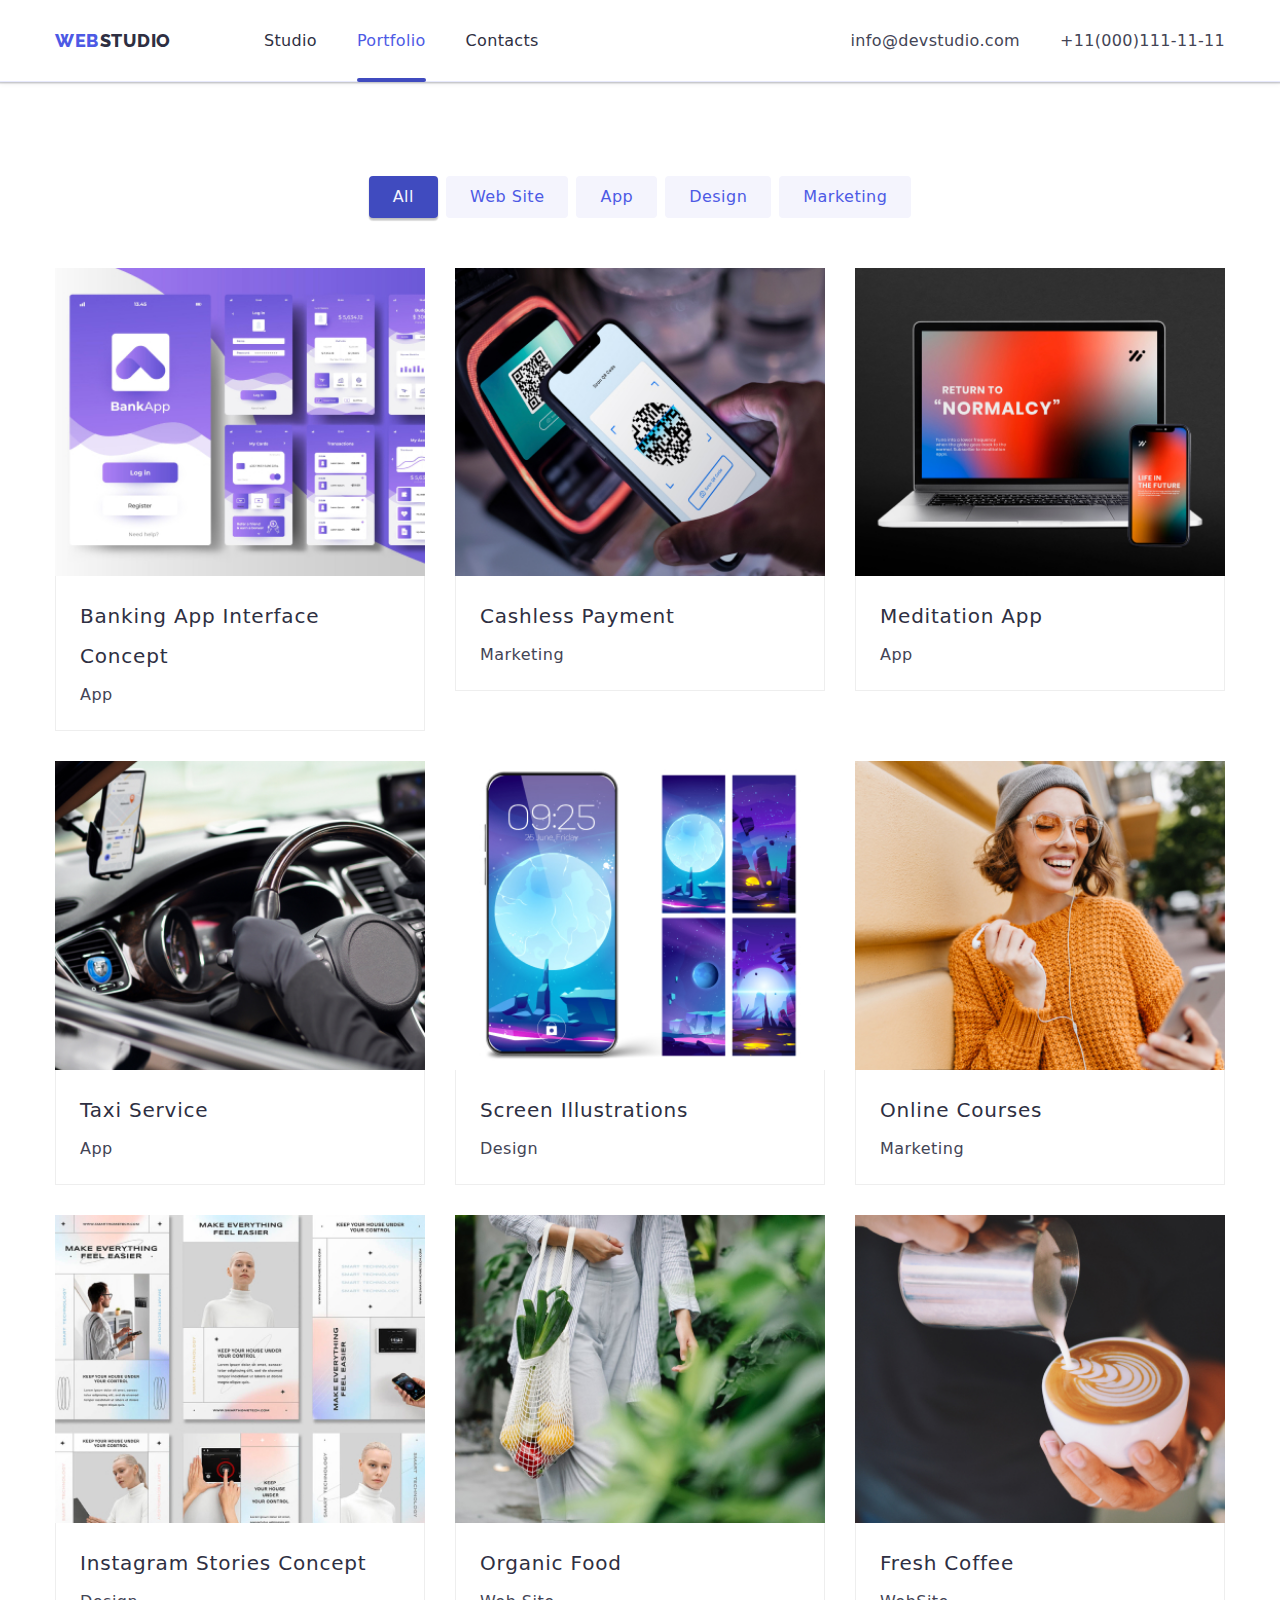
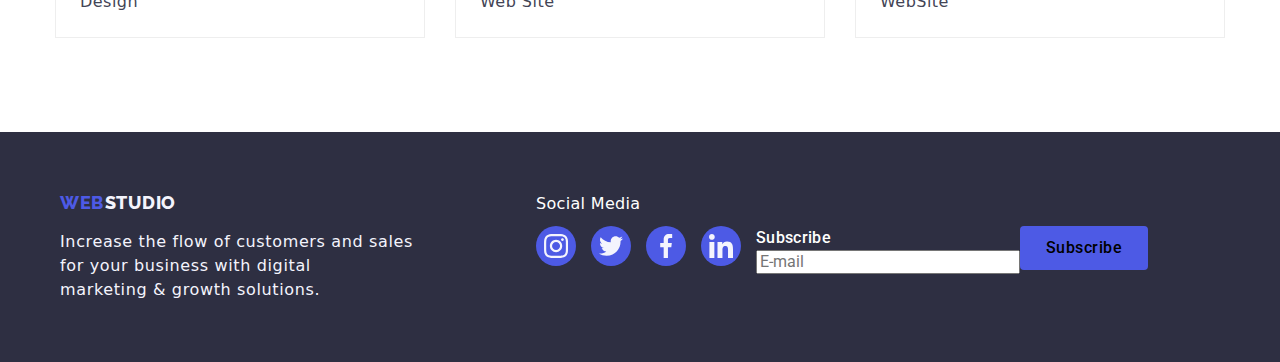
==== commit eb958906: "c" ====
--- a/portfolio.html
+++ b/portfolio.html
@@ -384,6 +384,16 @@
                   </svg>
                 </a>
               </li>
+              <li>
+                <form class="form">
+                  <label class="label">
+                    Subscribe
+                    <input type="email" name="email" placeholder="E-mail" />
+                  </label>
+                  <button class="button" type="submit">Subscribe</button>
+                </form>
+              </li>
+
             </ul>
           </div>
         </div>
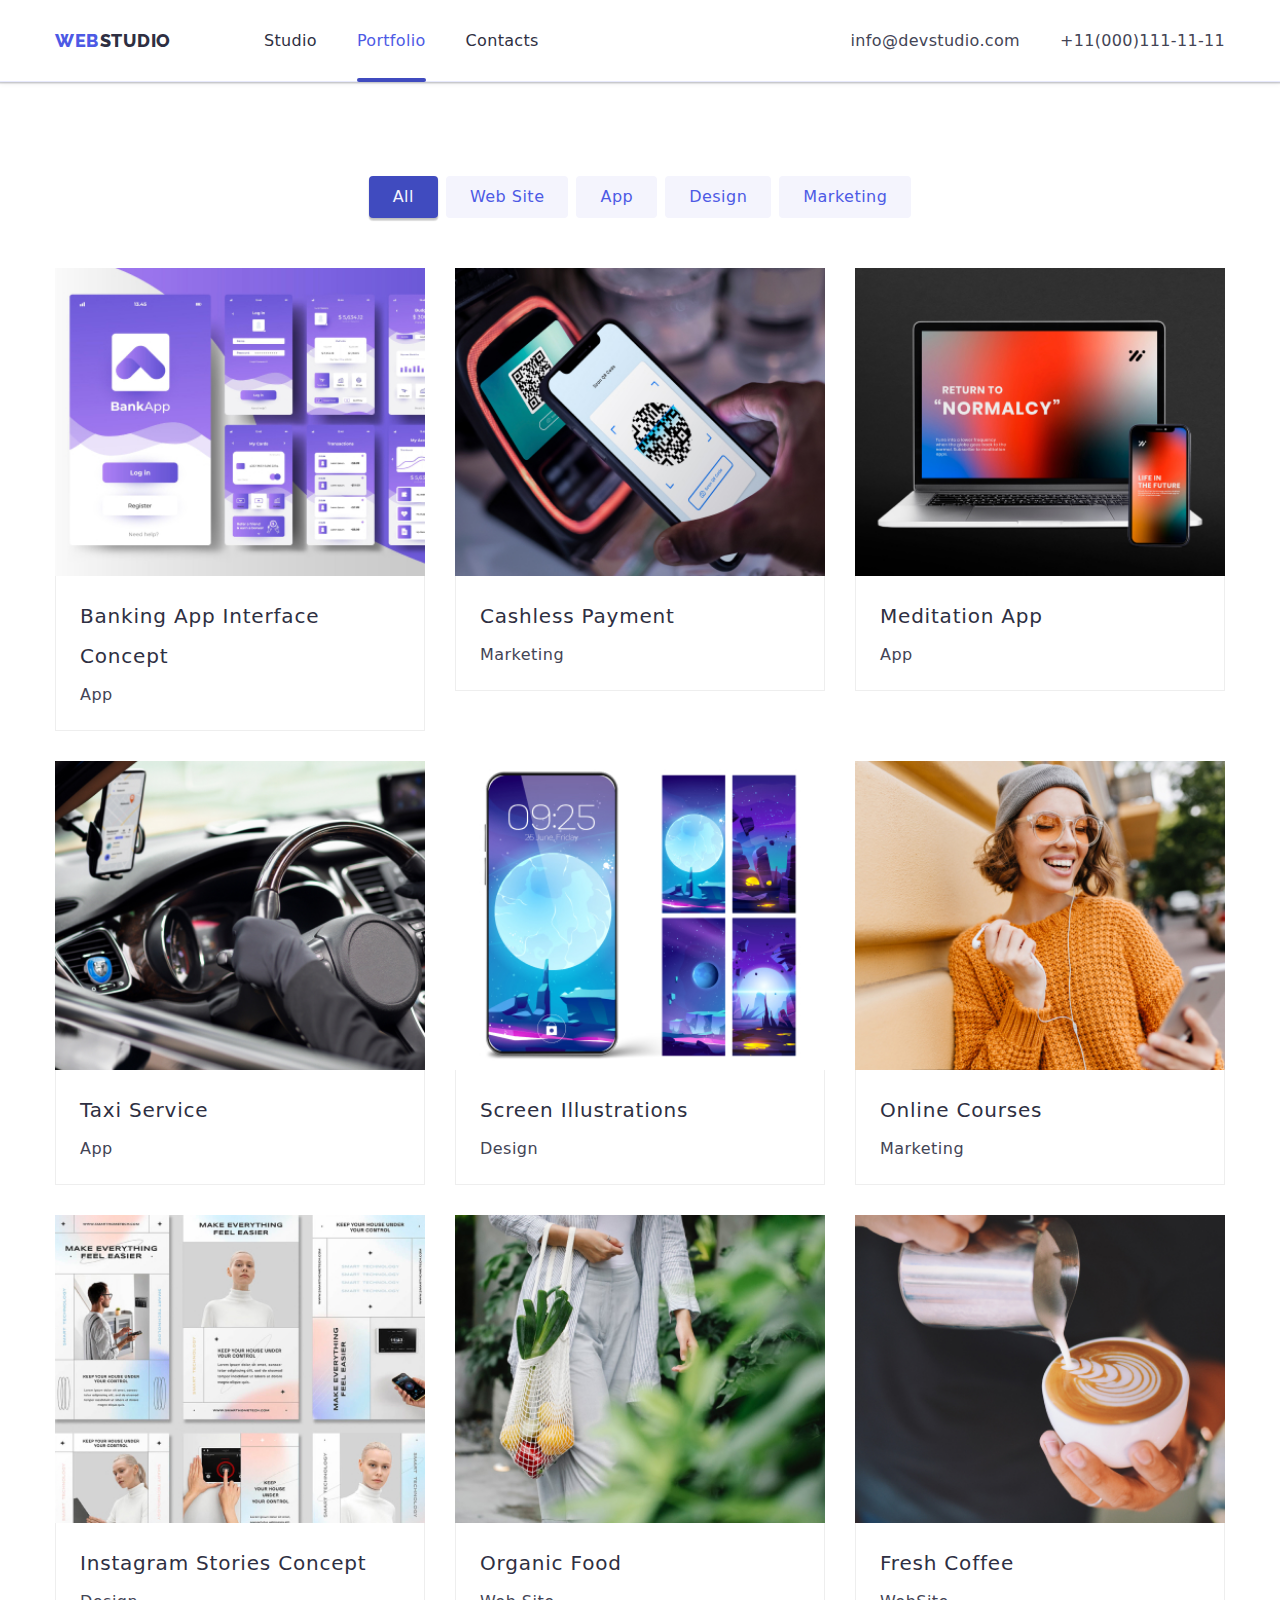
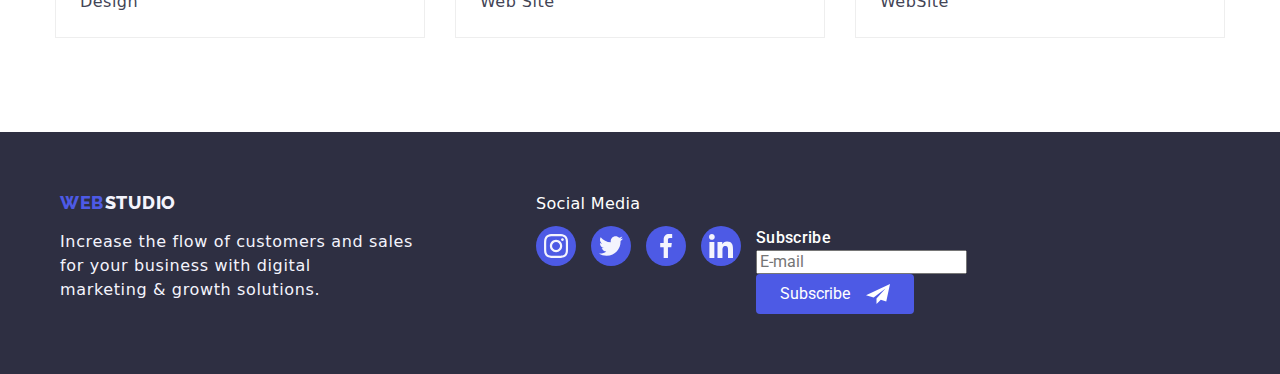
==== commit bf3aaa56: "c" ====
--- a/portfolio.html
+++ b/portfolio.html
@@ -384,16 +384,20 @@
                   </svg>
                 </a>
               </li>
-              <li>
-                <form class="form">
-                  <label class="label">
-                    Subscribe
-                    <input type="email" name="email" placeholder="E-mail" />
-                  </label>
-                  <button class="button" type="submit">Subscribe</button>
+              
+              <div class="form">
+                <form>
+                  <div class="form-list">
+                    <label for="email">Subscribe</label>
+                    <input type="email" id="email" name="email" required placeholder="E-mail" />
+                    </div>
+                  <button type="submit" class="subscribe-button">Subscribe
+                  <svg class="arrow-icon" width="24" height="24">
+                    <use href="./images/icons.svg#arrow"></use>
+                  </svg>
+                  </button>
                 </form>
-              </li>
-
+              </div>
             </ul>
           </div>
         </div>
--- a/css/styles.css
+++ b/css/styles.css
@@ -656,6 +656,7 @@
 
 .form {
   display: flex;
+  
   flex-direction: row;
   color: var(--white, #FFF);
 
@@ -668,19 +669,28 @@
 letter-spacing: 0.32px;
 }
 
-.label {
-  display: flex;
-  flex-direction: column;
-  width: 264px;
-height: 40px;
-}
-
-.social-footer .button{
+
+.subscribe-button{
   display: inline-flex;
 padding: 8px 24px;
 justify-content: center;
 align-items: center;
-gap: 16px;
+cursor: pointer;
+border: none;
 border-radius: 4px;
-background: var(--iris, #4D5AE5);
-}
+background-color: var(--iris);
+color: white;
+}
+
+.arrow-icon{
+  width: 24px;
+  height: 24px;
+  margin-left: 16px;
+  fill: white;
+}
+
+.form-list{
+  display: flex;
+  flex-direction: column;
+}
+
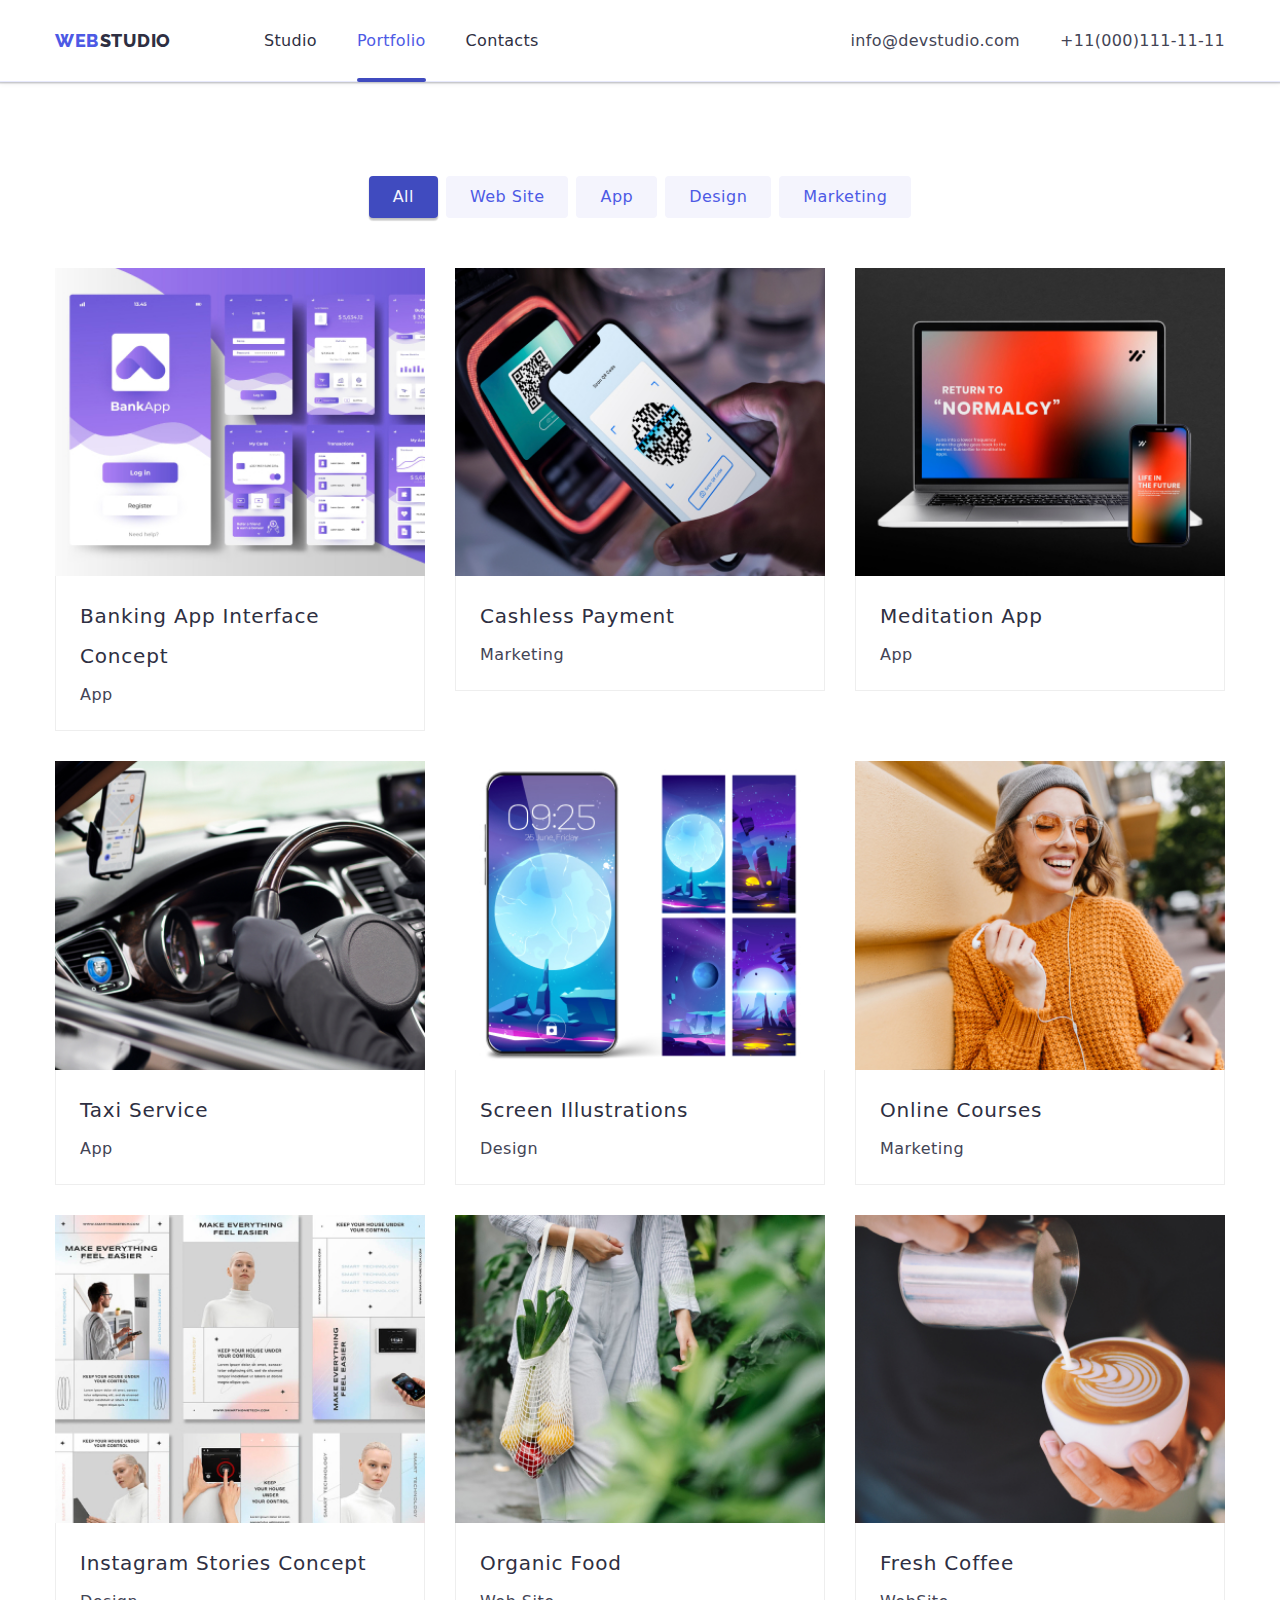
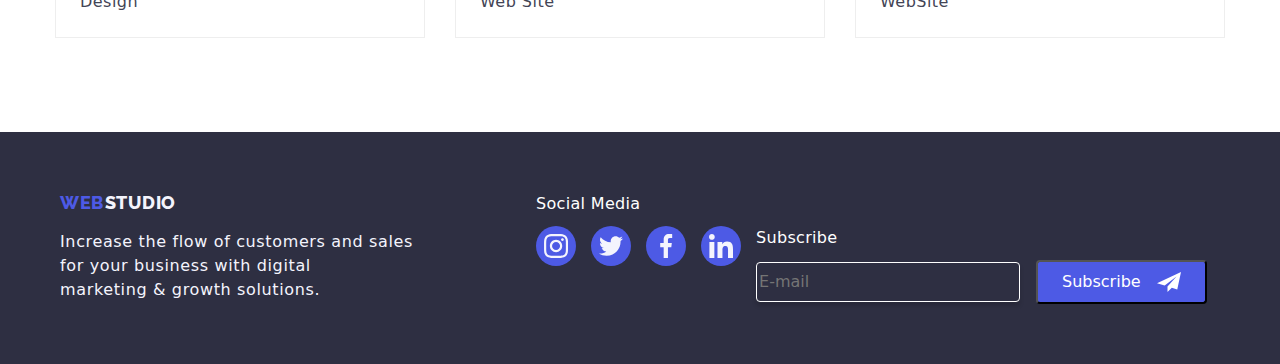
==== commit c000d4b2: "c" ====
--- a/portfolio.html
+++ b/portfolio.html
@@ -385,19 +385,26 @@
                 </a>
               </li>
               
-              <div class="form">
-                <form>
+                <form class="form">
+                  <label for="email" class="label">Subscribe</label>
                   <div class="form-list">
-                    <label for="email">Subscribe</label>
-                    <input type="email" id="email" name="email" required placeholder="E-mail" />
-                    </div>
-                  <button type="submit" class="subscribe-button">Subscribe
-                  <svg class="arrow-icon" width="24" height="24">
-                    <use href="./images/icons.svg#arrow"></use>
-                  </svg>
-                  </button>
+                    <input
+                      class="email-box"
+                      type="email"
+                      id="email"
+                      name="email"
+                      required
+                      placeholder="E-mail"
+                    />
+                    <button type="submit" class="subscribe-button">
+                      Subscribe
+                      <svg class="arrow-icon" width="24" height="24">
+                        <use href="./images/icons.svg#arrow"></use>
+                      </svg>
+                    </button>
+                  </div>
                 </form>
-              </div>
+
             </ul>
           </div>
         </div>
--- a/css/styles.css
+++ b/css/styles.css
@@ -530,7 +530,7 @@
 
 .footer-block {
   margin-top: 12px;
-  margin-left: 123px;
+  margin-left: 123px; 
 }
 
 .footer-address {
@@ -588,6 +588,9 @@
 
 /*Modal Window*/
 .backdrop {
+  display: flex;
+  align-items: center;
+  justify-content: center;
   position: fixed;
   top: 0;
   left: 0;
@@ -599,6 +602,9 @@
 }
 
 .modal {
+  display:flex;
+  align-content: center;
+  flex-direction: column;
   position: absolute;
   top: 50%;
   left: 50%;
@@ -616,6 +622,67 @@
   transform: translate(-50%, -50%) scale(0);
 }
 
+/* Style for the form inside the modal */
+.modal-form {
+  display: flex;
+  flex-direction: column;
+justify-items: center;
+margin: 0 auto;
+}
+
+.form-group {
+  margin-bottom: 16px;
+  text-align: center;
+  
+}
+
+.form-group label {
+  font-weight: bold;
+  height: 16px;
+  width: 16px;
+}
+
+/* Style for input fields and textarea */
+input,
+textarea {
+  width: 360px;
+  height: 40px;
+  margin: 0 auto;
+  display: block;
+   background-repeat: no-repeat;
+  background-size: 24px;
+}
+
+form-icon {
+  position: absolute;
+  margin-right: 15px;
+  top: 18px;
+}
+
+textarea {
+  width: 360px;
+  height: 120px;
+}
+
+
+/* Style for the checkbox label */
+.form-group label {
+  display: flex;
+}
+
+/* Style for the Submit button */
+.modal-submit-button {
+  padding: 16px 32px;
+  display: block;
+  margin: 0 auto;
+  gap: 10px;
+  width: 169px;
+  border-radius: 4px;
+  background: var(--iris, #4D5AE5);
+  box-shadow: 0px 4px 4px 0px rgba(0, 0, 0, 0.15);
+  color: white;
+}
+
 .modal-close {
   position: absolute;
   top: 8px;
@@ -652,45 +719,63 @@
   pointer-events: none;
 }
 
-/* Form */
+.modal-text {
+  color: var(--navyblue, #2E2F42);
+  text-align: center;
+  width: 360px;
+  margin-top: 72px;
+  margin-left: 24px;
+  margin-bottom: 16px;
+ font-weight: bold;
+}
+
+/* Form footer */
 
 .form {
   display: flex;
-  
-  flex-direction: row;
+  flex-direction: column;
+  color: white;
+}
+
+.form-list {
+  display: flex;
+  align-items: center;
+  margin-top
+}
+
+.subscribe-button {
+  display: flex ;
+  align-items: center;
+  padding: 8px 24px;
+  border-radius: 4px;
+  color:  white;
+  background: var(--iris, #4D5AE5);
+  cursor: pointer;
+  gap: 16px;
+}
+
+.email-box{
+  width: 264px;
+  height: 40px;
+  border-radius: 4px;
+  border: 1px solid var(--white, #FFF);
+  box-shadow: 0px 4px 4px 0px rgba(0, 0, 0, 0.15);
+  background-color: var(--navyblue);
+  color: white;
+  margin-right: 16px;
+}
+
+
+.arrow-icon {
+  fill: white;
+}
+
+.label {
+  margin-bottom: 10px;
   color: var(--white, #FFF);
-
-/* Body Medium */
-font-family: Roboto;
 font-size: 16px;
 font-style: normal;
 font-weight: 500;
 line-height: 24px; /* 150% */
 letter-spacing: 0.32px;
 }
-
-
-.subscribe-button{
-  display: inline-flex;
-padding: 8px 24px;
-justify-content: center;
-align-items: center;
-cursor: pointer;
-border: none;
-border-radius: 4px;
-background-color: var(--iris);
-color: white;
-}
-
-.arrow-icon{
-  width: 24px;
-  height: 24px;
-  margin-left: 16px;
-  fill: white;
-}
-
-.form-list{
-  display: flex;
-  flex-direction: column;
-}
-
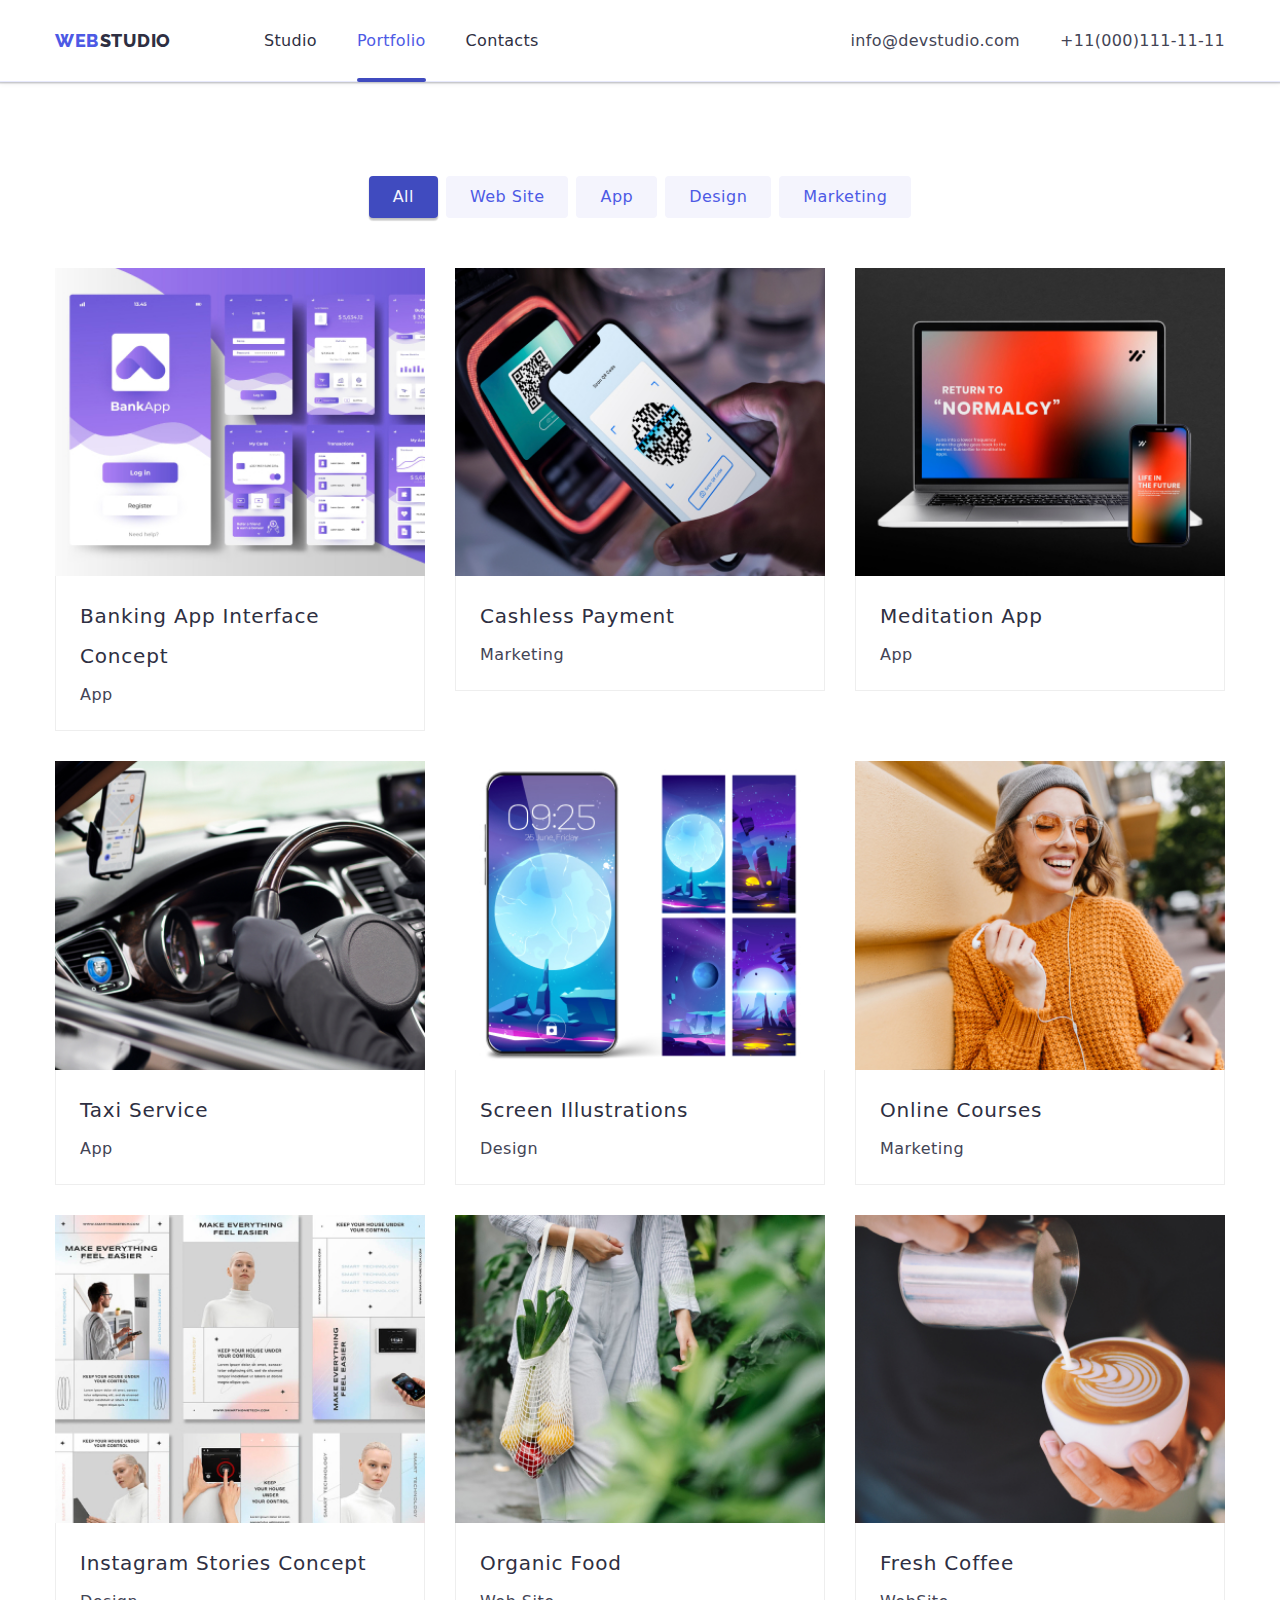
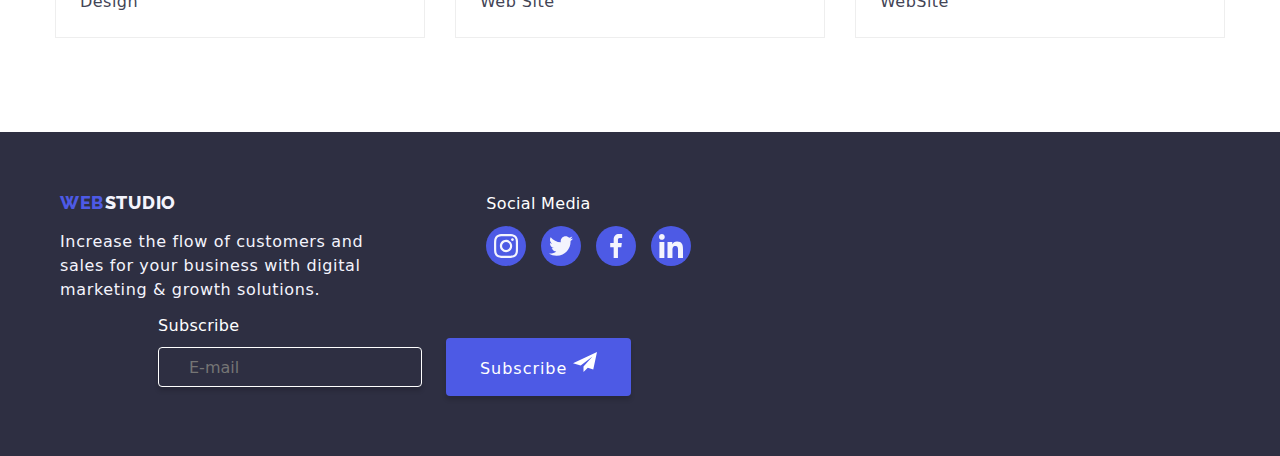
==== commit f74617a7: "c" ====
--- a/portfolio.html
+++ b/portfolio.html
@@ -321,8 +321,8 @@
               <span class="studio-footer">STUDIO</span>
             </a>
             <p class="footer-description">
-              Increase the flow of customers and sales <br />
-              for your business with digital <br />
+              Increase the flow of customers and <br />
+              sales for your business with digital <br />
               marketing & growth solutions.
             </p>
           </div>
@@ -384,28 +384,25 @@
                   </svg>
                 </a>
               </li>
-              
-                <form class="form">
-                  <label for="email" class="label">Subscribe</label>
-                  <div class="form-list">
-                    <input
-                      class="email-box"
-                      type="email"
-                      id="email"
-                      name="email"
-                      required
-                      placeholder="E-mail"
-                    />
-                    <button type="submit" class="subscribe-button">
-                      Subscribe
-                      <svg class="arrow-icon" width="24" height="24">
-                        <use href="./images/icons.svg#arrow"></use>
-                      </svg>
-                    </button>
-                  </div>
-                </form>
-
             </ul>
+          </div>
+
+              <div class="footer-block">
+            <b class="footer-heading">Subscribe</b>
+            <form name="footer-studio" class="footer-form">
+              <input
+                class="form-input"
+                type="email"
+                name="user-email"
+                placeholder="E-mail"
+              />
+              <button type="submit" class="button primary">
+                Subscribe
+                <svg class="arrow-icon" width="24" height="24">
+                  <use href="./images/icons.svg#arrow"></use>
+                </svg>
+              </button>
+            </form>
           </div>
         </div>
       </div>
--- a/css/styles.css
+++ b/css/styles.css
@@ -596,7 +596,6 @@
   left: 0;
   width: 100%;
   height: 100%;
-  background-color: rgba(0, 0, 0, 0.2);
   opacity: 1;
   transition: opacity 250ms cubic-bezier(0.4, 0, 0.2, 1);
 }
@@ -608,7 +607,7 @@
   position: absolute;
   top: 50%;
   left: 50%;
-  min-width: 408px;
+  min-width: 400px;
   min-height: 584px;
   border-radius: 4px;
   background: var(--dairy, #FCFCFC);
@@ -622,65 +621,103 @@
   transform: translate(-50%, -50%) scale(0);
 }
 
-/* Style for the form inside the modal */
-.modal-form {
+.form-title {
+  color: var(--navyblue, #2E2F42);
+  text-align: center;
+  margin-top: 72px;
+  padding: 24px;
+  gap: 16px;
+/* Body Medium */
+  font-family: Roboto;
+  font-size: 16px;
+  font-style: normal;
+  font-weight: 500;
+  line-height: 24px; /* 150% */
+  letter-spacing: 0.32px;
+}
+
+.form-hero{
   display: flex;
   flex-direction: column;
-justify-items: center;
-margin: 0 auto;
-}
-
-.form-group {
-  margin-bottom: 16px;
-  text-align: center;
-  
-}
-
-.form-group label {
-  font-weight: bold;
-  height: 16px;
-  width: 16px;
-}
-
-/* Style for input fields and textarea */
-input,
-textarea {
+  align-items: center;
+  justify-content: center;
+}
+
+.form-field{
+  position: relative; 
+  display: block;
+  margin-bottom: 8px;
+}
+
+.form-input{
+  border-radius: 4px;
+  border: 1px solid var(--iris, #4D5AE5);
   width: 360px;
   height: 40px;
-  margin: 0 auto;
+  padding-left: 30px;
+}
+
+.form-label {
   display: block;
-   background-repeat: no-repeat;
-  background-size: 24px;
-}
-
-form-icon {
+  text-align: left;
+  margin-bottom: 4px;
+  color: var(--lightslate, #8E8F99);
+  /* Small Text */
+  font-family: Roboto;
+  font-size: 12px;
+  font-style: normal;
+  font-weight: 400;
+  line-height: 14px; /* 116.667% */
+  letter-spacing: 0.48px;
+}
+
+.form-icon{
   position: absolute;
-  margin-right: 15px;
-  top: 18px;
-}
-
-textarea {
+  left: 16px;
+  pointer-events: none;
+}
+
+.form-text-area{
   width: 360px;
   height: 120px;
-}
-
-
-/* Style for the checkbox label */
-.form-group label {
-  display: flex;
-}
-
-/* Style for the Submit button */
-.modal-submit-button {
-  padding: 16px 32px;
-  display: block;
-  margin: 0 auto;
-  gap: 10px;
-  width: 169px;
   border-radius: 4px;
-  background: var(--iris, #4D5AE5);
-  box-shadow: 0px 4px 4px 0px rgba(0, 0, 0, 0.15);
-  color: white;
+  border: 1px solid var(--navyblue-modal, rgba(46, 47, 66, 0.40));
+}
+
+.agree-check{
+  margin-bottom: 24px;
+  color: var(--lightslate, #8E8F99);
+
+/* Small Text */
+  font-family: Roboto;
+  font-size: 12px;
+  font-style: normal;
+  font-weight: 400;
+  line-height: 14px; /* 116.667% */
+  letter-spacing: 0.48px;
+}
+
+.privacy {
+  color: var(--iris, #4D5AE5);
+/* Link Text */
+  font-family: Roboto;
+  font-size: 12px;
+  font-style: normal;
+  font-weight: 400;
+  line-height: 16px;
+  letter-spacing: 0.48px;
+  text-decoration-line: underline;
+}
+
+/*  Send button */
+.button-center {
+padding: 16px 32px;
+align-items: flex-start;
+text-align: center;
+align-items: center;
+width: 169px;
+height: 56px;
+margin-bottom: 24px;
 }
 
 .modal-close {
@@ -719,63 +756,44 @@
   pointer-events: none;
 }
 
-.modal-text {
-  color: var(--navyblue, #2E2F42);
-  text-align: center;
-  width: 360px;
-  margin-top: 72px;
-  margin-left: 24px;
-  margin-bottom: 16px;
- font-weight: bold;
-}
 
 /* Form footer */
 
-.form {
-  display: flex;
-  flex-direction: column;
-  color: white;
-}
-
-.form-list {
-  display: flex;
-  align-items: center;
-  margin-top
-}
-
-.subscribe-button {
-  display: flex ;
-  align-items: center;
-  padding: 8px 24px;
-  border-radius: 4px;
-  color:  white;
-  background: var(--iris, #4D5AE5);
-  cursor: pointer;
-  gap: 16px;
-}
-
-.email-box{
+.footer-form{
+  display: flex;
+  align-items: center;
+  gap: 24px;
+}
+
+.footer-form .form-input{
   width: 264px;
-  height: 40px;
   border-radius: 4px;
   border: 1px solid var(--white, #FFF);
   box-shadow: 0px 4px 4px 0px rgba(0, 0, 0, 0.15);
   background-color: var(--navyblue);
+}
+
+.footer-heading{
   color: white;
-  margin-right: 16px;
-}
-
-
-.arrow-icon {
-  fill: white;
-}
-
-.label {
-  margin-bottom: 10px;
-  color: var(--white, #FFF);
-font-size: 16px;
-font-style: normal;
-font-weight: 500;
-line-height: 24px; /* 150% */
-letter-spacing: 0.32px;
-}
+  font-weight: 500;
+  line-height: 24px; /* 150% */
+  letter-spacing: 0.32px;
+}
+
+.buton.primary {
+  display: inline-flex;
+  padding: 8px 24px;
+  justify-content: center;
+  align-items: center;
+  gap: 16px;
+  border-radius: 4px;
+background: var(--iris, #4D5AE5);
+height: 40px;
+width: 165px;
+}
+   
+  
+.arrow-icon{
+  width: 24px;
+  height: 24px;
+}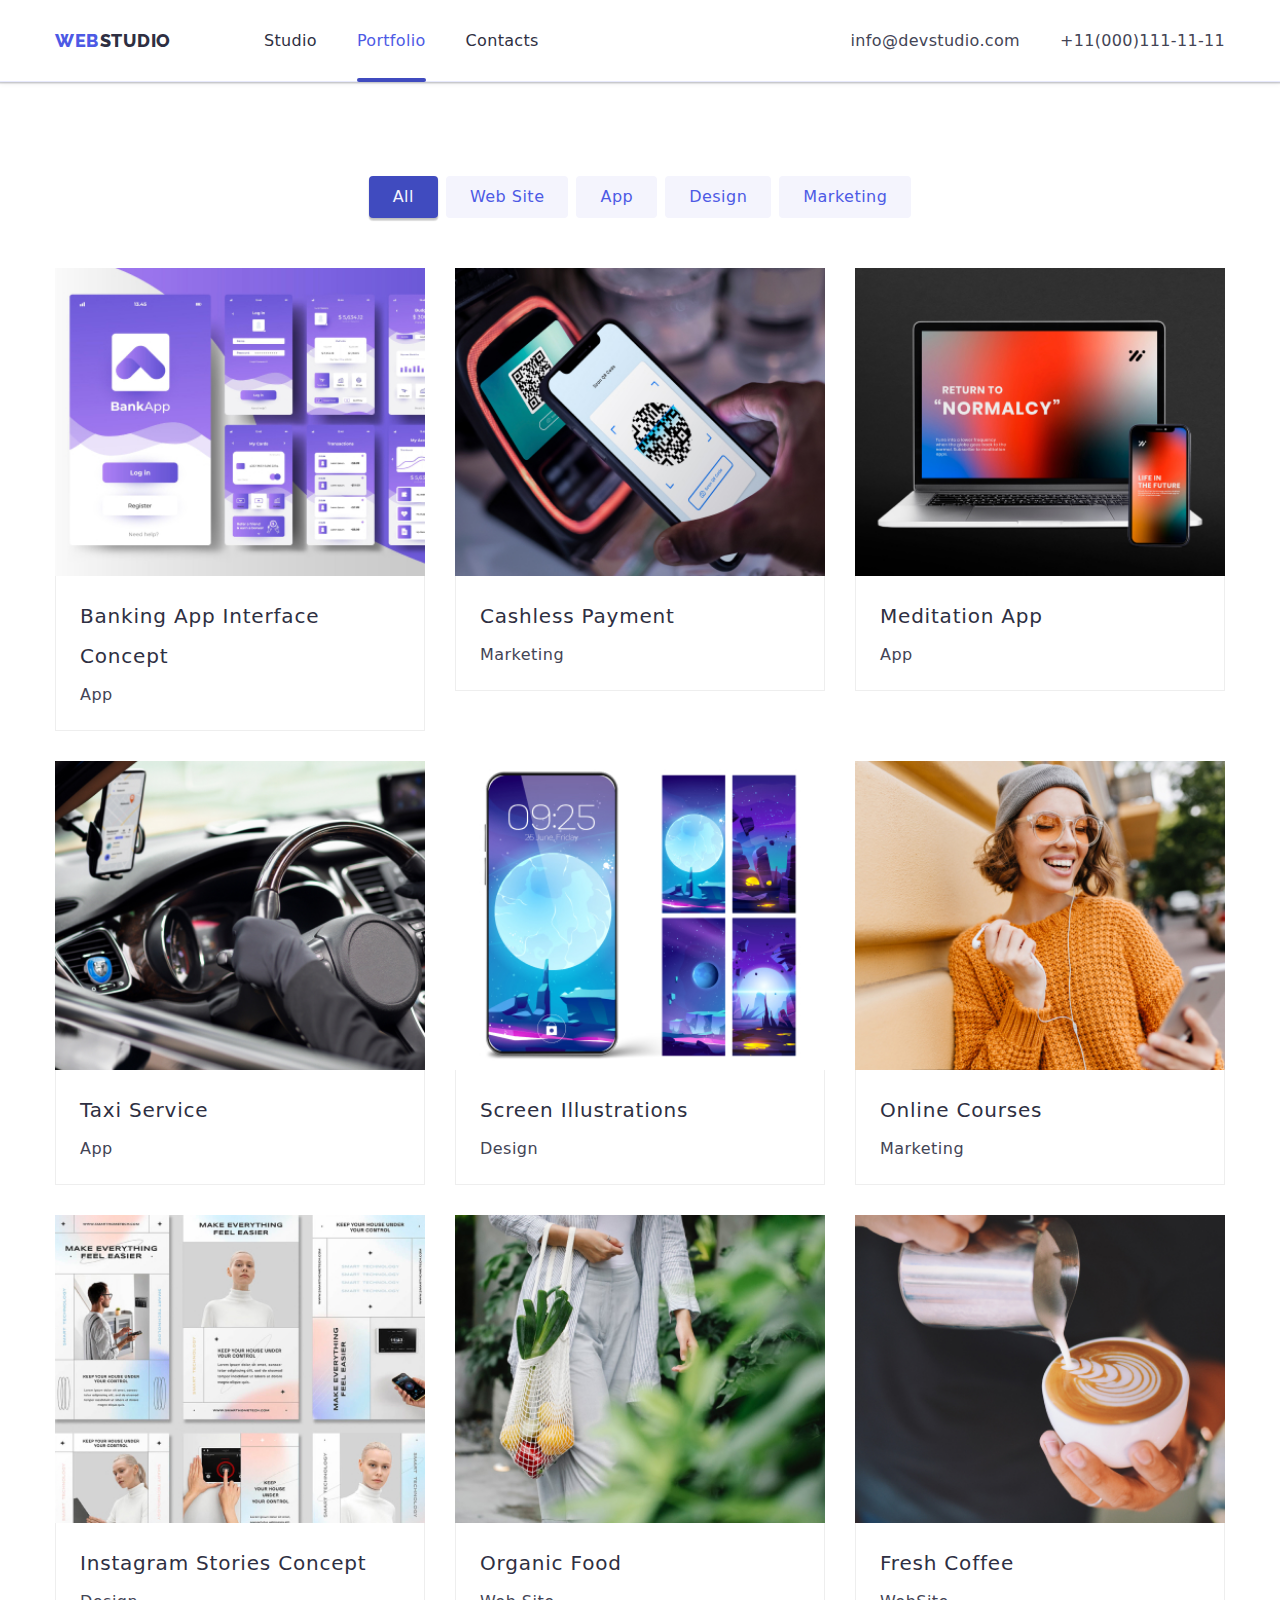
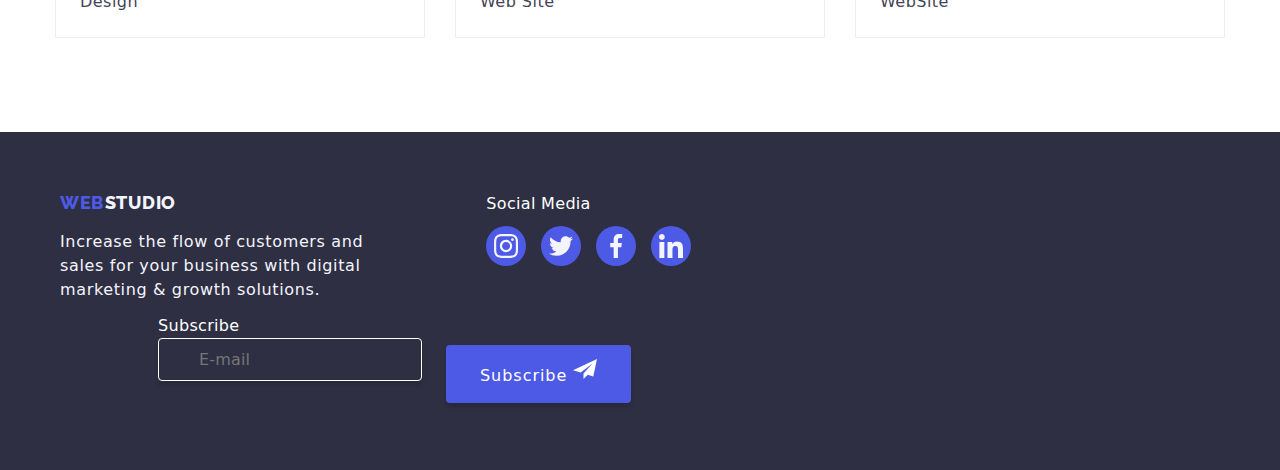
==== commit ad259c66: "c" ====
--- a/portfolio.html
+++ b/portfolio.html
@@ -11,12 +11,21 @@
       href="https://fonts.googleapis.com/css2?family=Raleway:wght@800&family=Roboto:wght@400;500;700;900&display=swap"
       rel="stylesheet"
     />
+ <!-- AOS -->
+    <link href="https://unpkg.com/aos@2.3.1/dist/aos.css" rel="stylesheet" />
+
+    <!-- Animate.css -->
+    <link
+      rel="stylesheet"
+      href="https://cdnjs.cloudflare.com/ajax/libs/animate.css/4.1.1/animate.min.css"
+    />
 
     <!-- CSS Normalizer -->
     <link
       rel="stylesheet"
-      href="https://cdnjs.cloudflare.com/ajax/libs/modern-normalize/2.0.0/modern-normalize.min.css "
+      href="https://cdnjs.cloudflare.com/ajax/libs/modern-normalize/2.0.0/modern-normalize.min.css"
     />
+
   </head>
 
   <body>
--- a/css/styles.css
+++ b/css/styles.css
@@ -589,8 +589,6 @@
 /*Modal Window*/
 .backdrop {
   display: flex;
-  align-items: center;
-  justify-content: center;
   position: fixed;
   top: 0;
   left: 0;
@@ -601,18 +599,16 @@
 }
 
 .modal {
-  display:flex;
   align-content: center;
   flex-direction: column;
   position: absolute;
   top: 50%;
   left: 50%;
+  padding: 72px 40px 40px 40px;
   min-width: 400px;
   min-height: 584px;
   border-radius: 4px;
   background: var(--dairy, #FCFCFC);
-  box-shadow: 0px 2px 1px 0px rgba(0, 0, 0, 0.20), 0px 1px 3px 0px rgba(0, 0, 0, 0.12), 0px 1px 1px 0px rgba(0, 0, 0, 0.14);
-
   transform: translate(-50%, -50%) scale(1);
   transition: transform 250ms cubic-bezier(0.4, 0, 0.2, 1);
 }
@@ -624,8 +620,7 @@
 .form-title {
   color: var(--navyblue, #2E2F42);
   text-align: center;
-  margin-top: 72px;
-  padding: 24px;
+  padding-bottom: 24px;
   gap: 16px;
 /* Body Medium */
   font-family: Roboto;
@@ -636,58 +631,37 @@
   letter-spacing: 0.32px;
 }
 
-.form-hero{
-  display: flex;
-  flex-direction: column;
-  align-items: center;
-  justify-content: center;
-}
-
 .form-field{
   position: relative; 
   display: block;
-  margin-bottom: 8px;
 }
 
 .form-input{
+  display: block;
+  width: 100%;
+  margin: 0 0 29px 0;
+  padding: 11px 16px 11px 40px;
+  border: 1px solid rgba(33, 33, 33, 0.2);
   border-radius: 4px;
-  border: 1px solid var(--iris, #4D5AE5);
-  width: 360px;
-  height: 40px;
-  padding-left: 30px;
+  line-height: 0.87;
+  letter-spacing: 0.01em;
+  color: var(--navyblue);
+  transition: border-color 250ms cubic-bezier(0.4, 0, 0.2, 1);
+}
+
+.form-field .form-input:hover,
+.form-field .form-text-area:hover,
+.form-field .form-input:focus,
+.form-field .form-text-area:focus {
+  outline: none;
+  border-color: var(--iris);
+  fill: var(--iris);
 }
 
 .form-label {
-  display: block;
-  text-align: left;
-  margin-bottom: 4px;
+  position: absolute;
+  top: -16px;
   color: var(--lightslate, #8E8F99);
-  /* Small Text */
-  font-family: Roboto;
-  font-size: 12px;
-  font-style: normal;
-  font-weight: 400;
-  line-height: 14px; /* 116.667% */
-  letter-spacing: 0.48px;
-}
-
-.form-icon{
-  position: absolute;
-  left: 16px;
-  pointer-events: none;
-}
-
-.form-text-area{
-  width: 360px;
-  height: 120px;
-  border-radius: 4px;
-  border: 1px solid var(--navyblue-modal, rgba(46, 47, 66, 0.40));
-}
-
-.agree-check{
-  margin-bottom: 24px;
-  color: var(--lightslate, #8E8F99);
-
 /* Small Text */
   font-family: Roboto;
   font-size: 12px;
@@ -695,6 +669,64 @@
   font-weight: 400;
   line-height: 14px; /* 116.667% */
   letter-spacing: 0.48px;
+}
+
+.form-icon{
+  position: absolute;
+  left: 12px;
+  top: 50%;
+  pointer-events: none;
+  transform: translate(-50%);
+  transition: fill 250ms cubic-bezier(0.4, 0, 0.2, 1);
+}
+
+.form-field .form-icon:hover,
+.form-field .form-icon:focus{
+  outline: none;
+  color: var(--iris);
+  fill: var(--iris);
+}
+
+.form-field .form-text-area{
+  padding-left: 16px;
+  margin-bottom: 24px;
+}
+
+.form-field .form-text-area:placeholder-shown {
+  border-color: #2E2F4266
+}
+
+.form-field .form-input, .form-field .form-text-area{
+  display: block;
+  width: 100%;
+  padding: 11px 16px 11px 40px;
+  border-radius: 4px;
+  border: 1px solid var(--navyblue-modal, rgba(46, 47, 66, 0.40));
+  margin: 0 0 29px 0;
+  line-height: 0.87;
+  letter-spacing: 0.01em;
+  color: var(--navyblue);
+  transition: border-color 250ms cubic-bezier(0.4, 0, 0.2, 1);
+}
+
+.agree-check{
+  margin-bottom: 24px;
+  color: var(--lightslate, #8E8F99);
+
+/* Small Text */
+  font-family: Roboto;
+  font-size: 12px;
+  font-style: normal;
+  font-weight: 400;
+  line-height: 14px; /* 116.667% */
+  letter-spacing: 0.48px;
+  display: flex;
+  justify-content: center;
+  align-items: center;
+}
+
+.checkmark {
+  margin-right: 8px;
 }
 
 .privacy {
@@ -711,19 +743,14 @@
 
 /*  Send button */
 .button-center {
-padding: 16px 32px;
-align-items: flex-start;
-text-align: center;
-align-items: center;
-width: 169px;
-height: 56px;
-margin-bottom: 24px;
+  display: block;
+  margin: auto;
 }
 
 .modal-close {
   position: absolute;
-  top: 8px;
-  right: 8px;
+  top: 24px;
+  right: 24px;
   padding: 0;
   display: flex;
   justify-content: center;
@@ -787,9 +814,9 @@
   align-items: center;
   gap: 16px;
   border-radius: 4px;
-background: var(--iris, #4D5AE5);
-height: 40px;
-width: 165px;
+  background: var(--iris, #4D5AE5);
+  height: 40px;
+  width: 165px;
 }
    
   
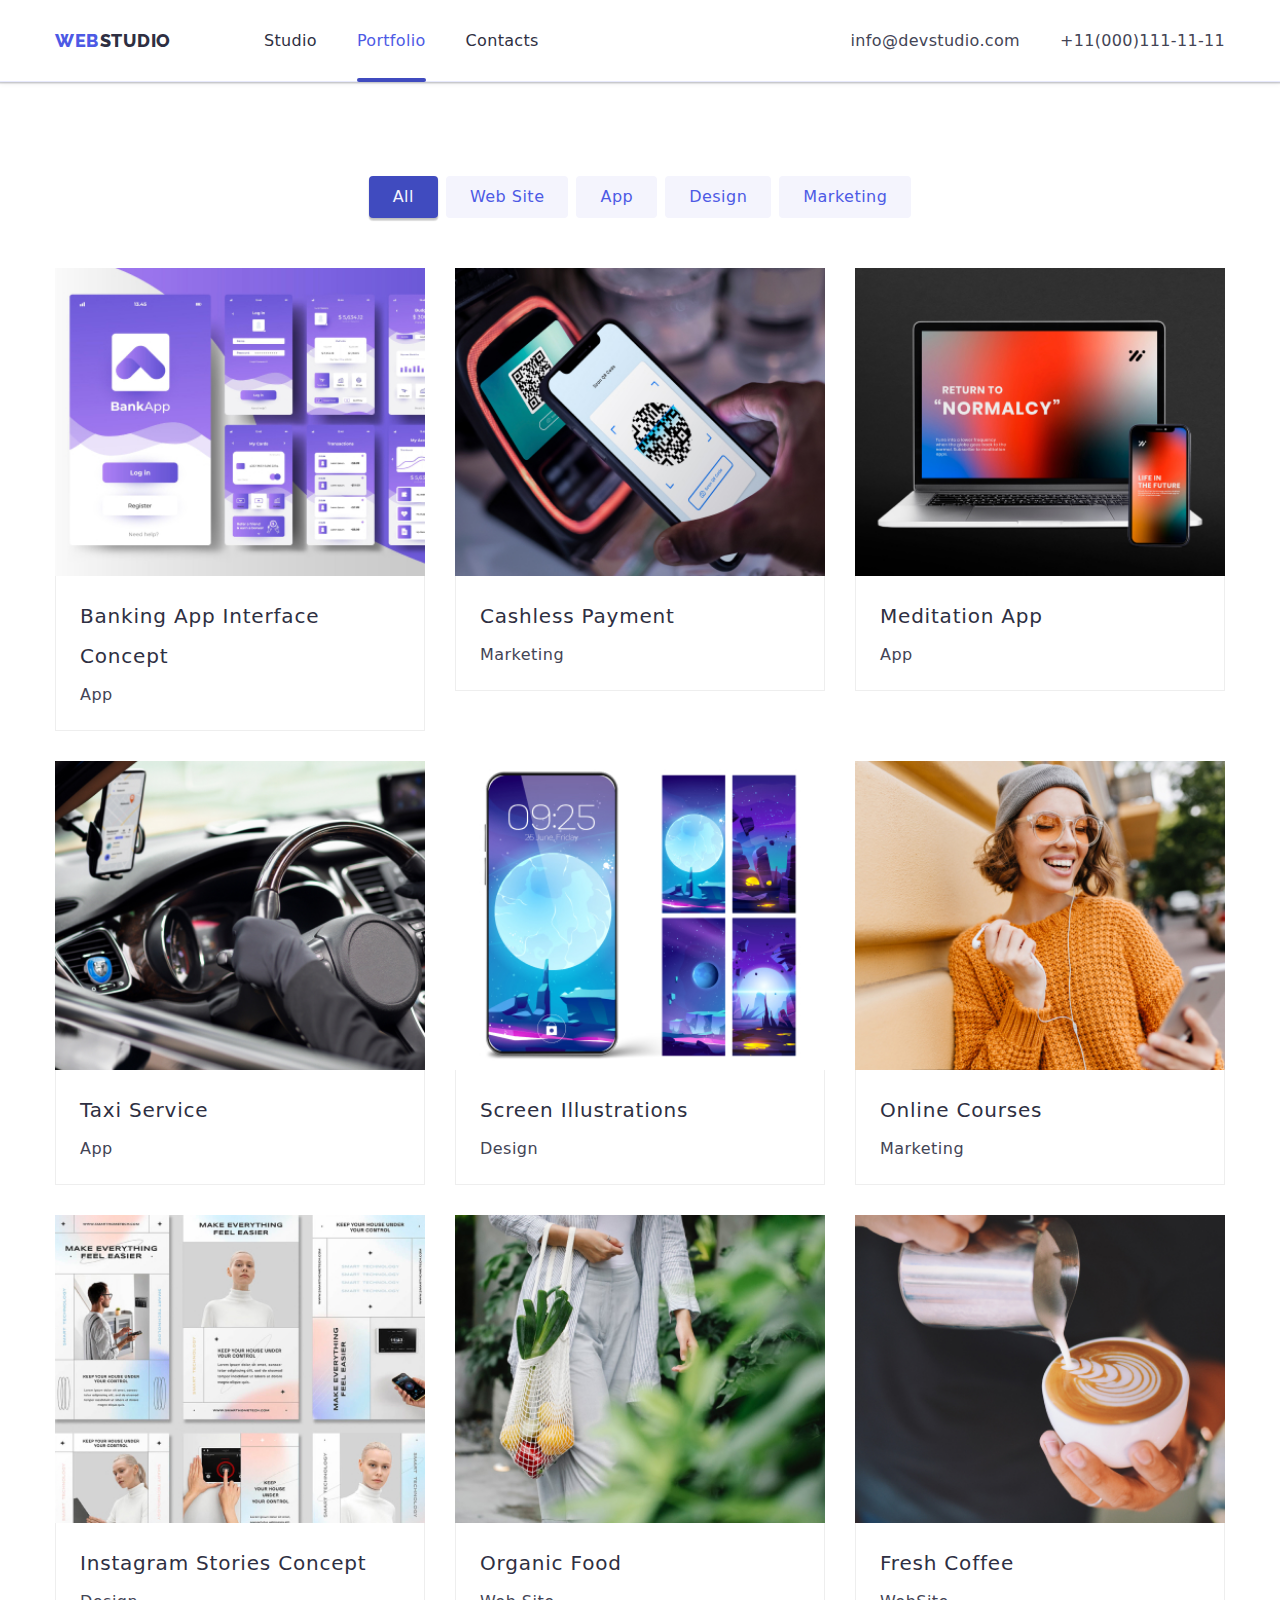
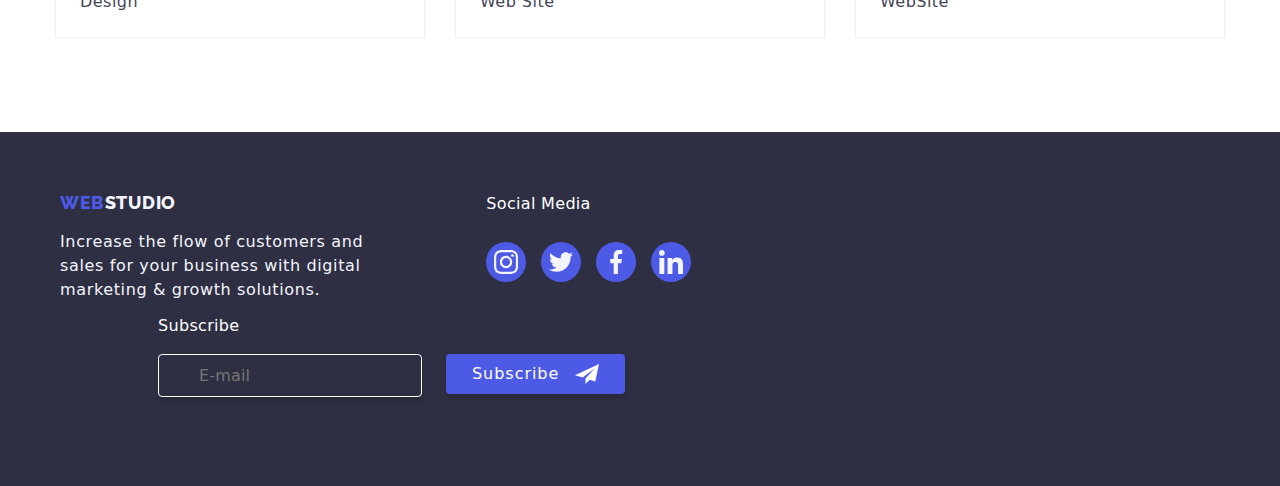
==== commit b58119e2: "c" ====
--- a/portfolio.html
+++ b/portfolio.html
@@ -11,15 +11,7 @@
       href="https://fonts.googleapis.com/css2?family=Raleway:wght@800&family=Roboto:wght@400;500;700;900&display=swap"
       rel="stylesheet"
     />
- <!-- AOS -->
-    <link href="https://unpkg.com/aos@2.3.1/dist/aos.css" rel="stylesheet" />
-
-    <!-- Animate.css -->
-    <link
-      rel="stylesheet"
-      href="https://cdnjs.cloudflare.com/ajax/libs/animate.css/4.1.1/animate.min.css"
-    />
-
+ 
     <!-- CSS Normalizer -->
     <link
       rel="stylesheet"
--- a/css/styles.css
+++ b/css/styles.css
@@ -652,7 +652,9 @@
 .form-field .form-input:hover,
 .form-field .form-text-area:hover,
 .form-field .form-input:focus,
-.form-field .form-text-area:focus {
+.form-field .form-text-area:focus,
+.form-field .form-icon:hover,
+.form-field .form-icon:focus {
   outline: none;
   border-color: var(--iris);
   fill: var(--iris);
@@ -674,18 +676,13 @@
 .form-icon{
   position: absolute;
   left: 12px;
-  top: 50%;
-  pointer-events: none;
+  top: 12px;
   transform: translate(-50%);
+  fill: var(--navyblue);
   transition: fill 250ms cubic-bezier(0.4, 0, 0.2, 1);
 }
 
-.form-field .form-icon:hover,
-.form-field .form-icon:focus{
-  outline: none;
-  color: var(--iris);
-  fill: var(--iris);
-}
+ 
 
 .form-field .form-text-area{
   padding-left: 16px;
@@ -788,8 +785,8 @@
 
 .footer-form{
   display: flex;
-  align-items: center;
   gap: 24px;
+  
 }
 
 .footer-form .form-input{
@@ -801,22 +798,31 @@
 }
 
 .footer-heading{
+  display: flex;
   color: white;
   font-weight: 500;
   line-height: 24px; /* 150% */
   letter-spacing: 0.32px;
+  margin-bottom: 16px;
+}
+
+.footer-form .button{
+  display: inline-flex;
+padding: 8px 24px;
+justify-content: center;
+align-items: center;
+gap: 16px;
+height: 40px;
 }
 
 .buton.primary {
-  display: inline-flex;
-  padding: 8px 24px;
-  justify-content: center;
-  align-items: center;
-  gap: 16px;
-  border-radius: 4px;
-  background: var(--iris, #4D5AE5);
-  height: 40px;
-  width: 165px;
+  /* Button Text */
+  font-family: Roboto;
+  font-size: 16px;
+  font-style: normal;
+  font-weight: 500;
+  line-height: 24px; /* 150% */
+  letter-spacing: 0.64px;
 }
    
   
